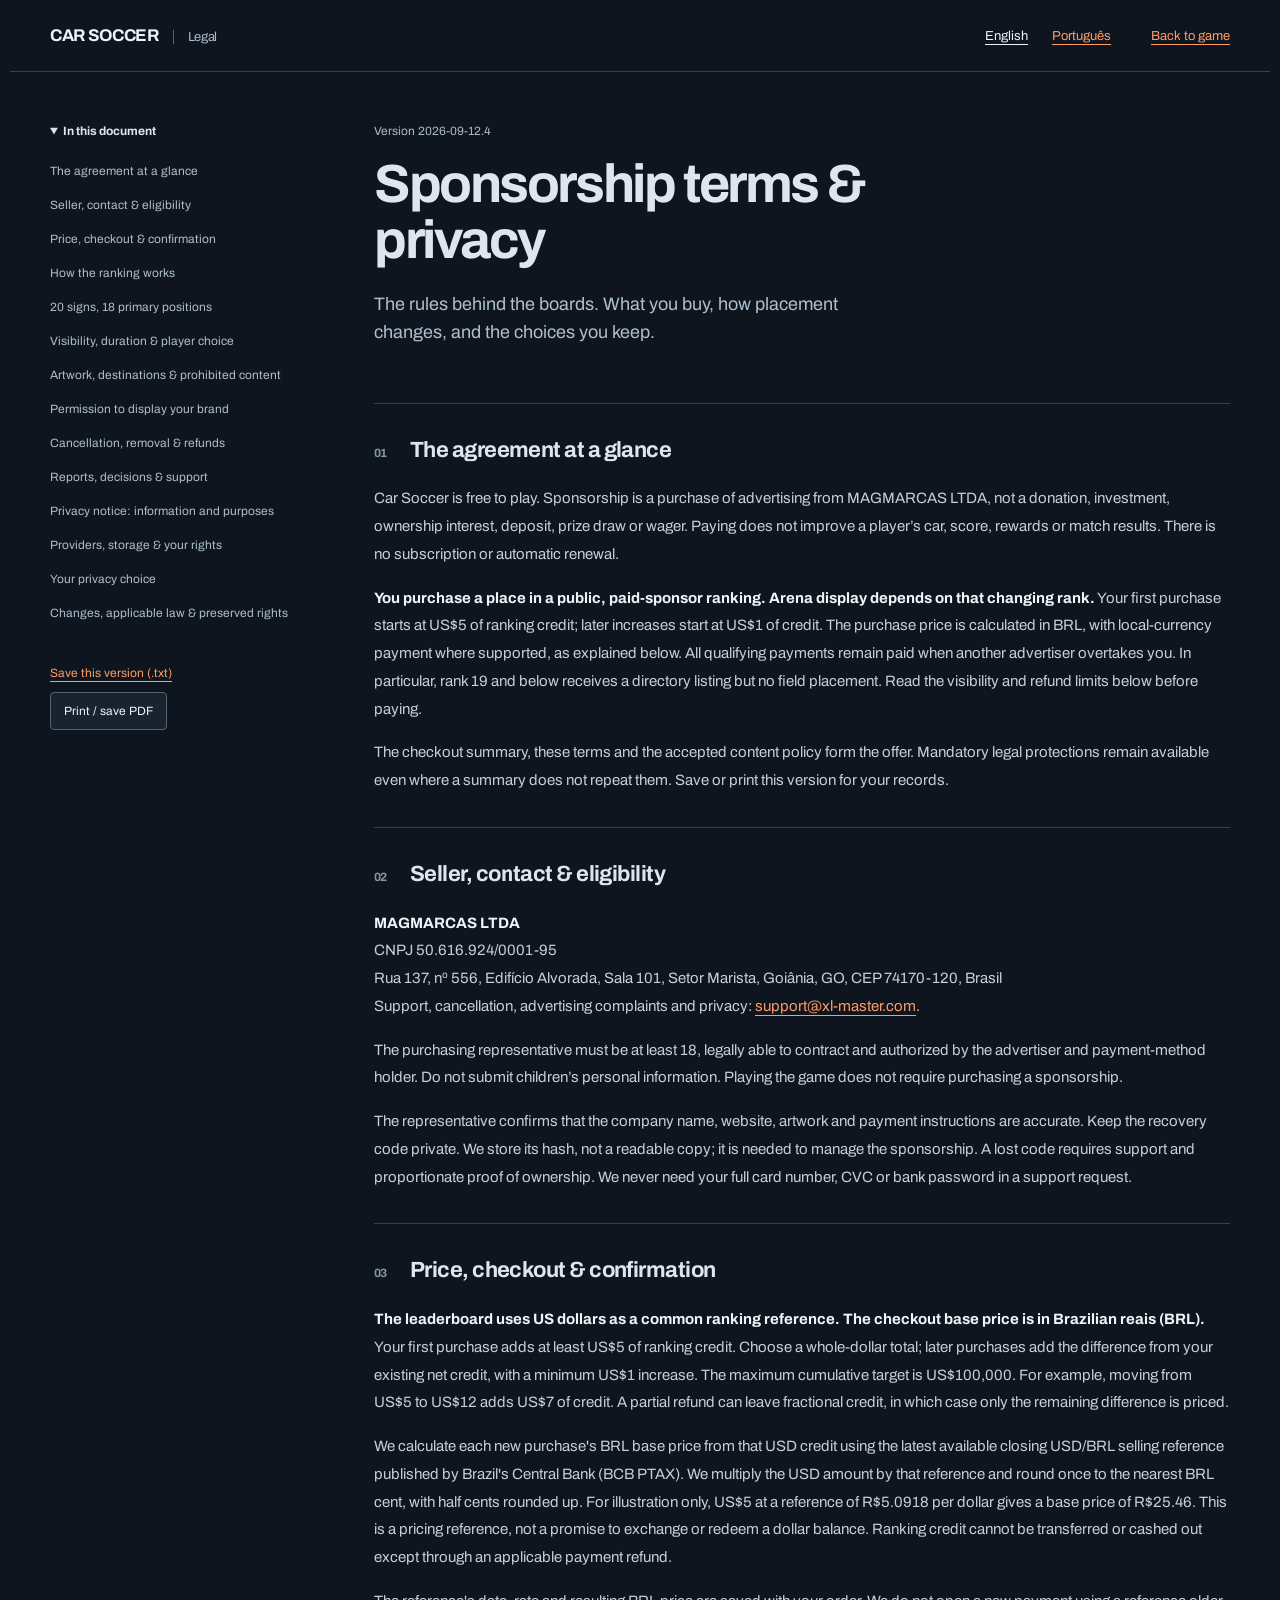
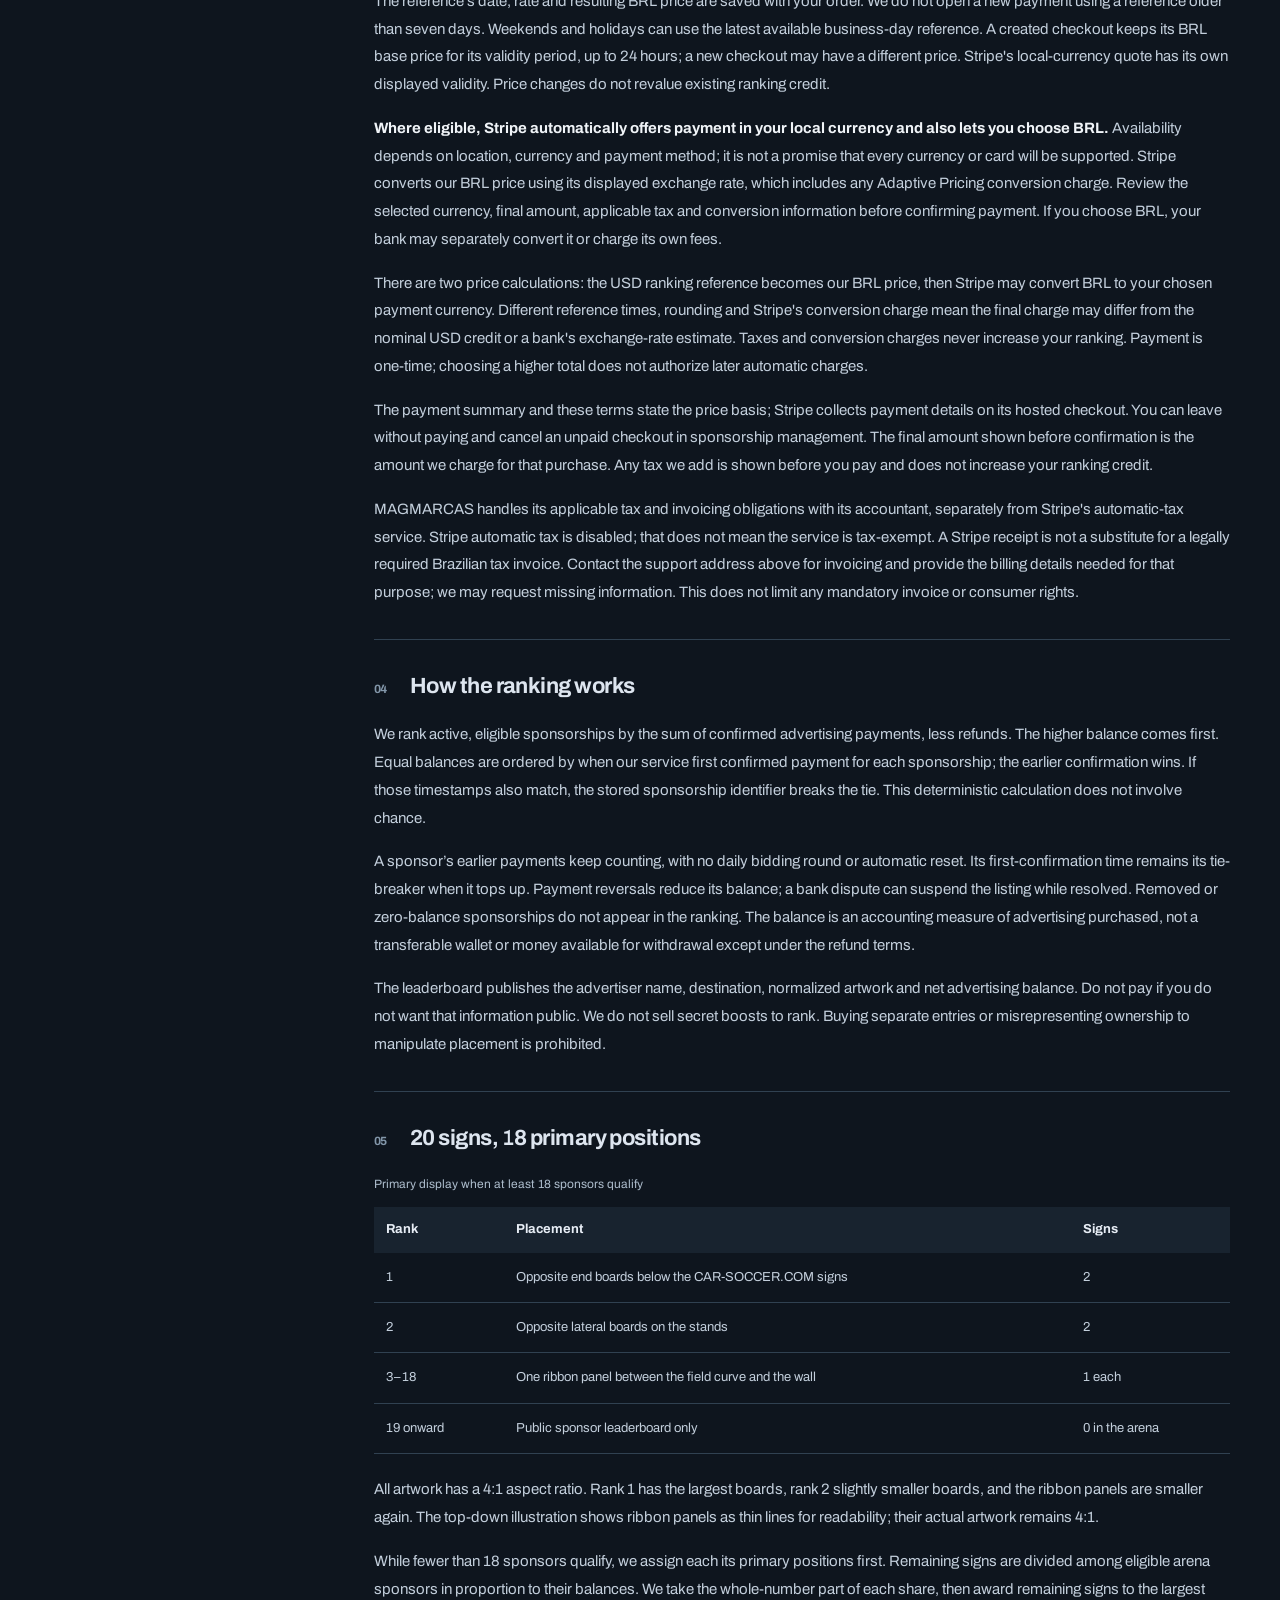
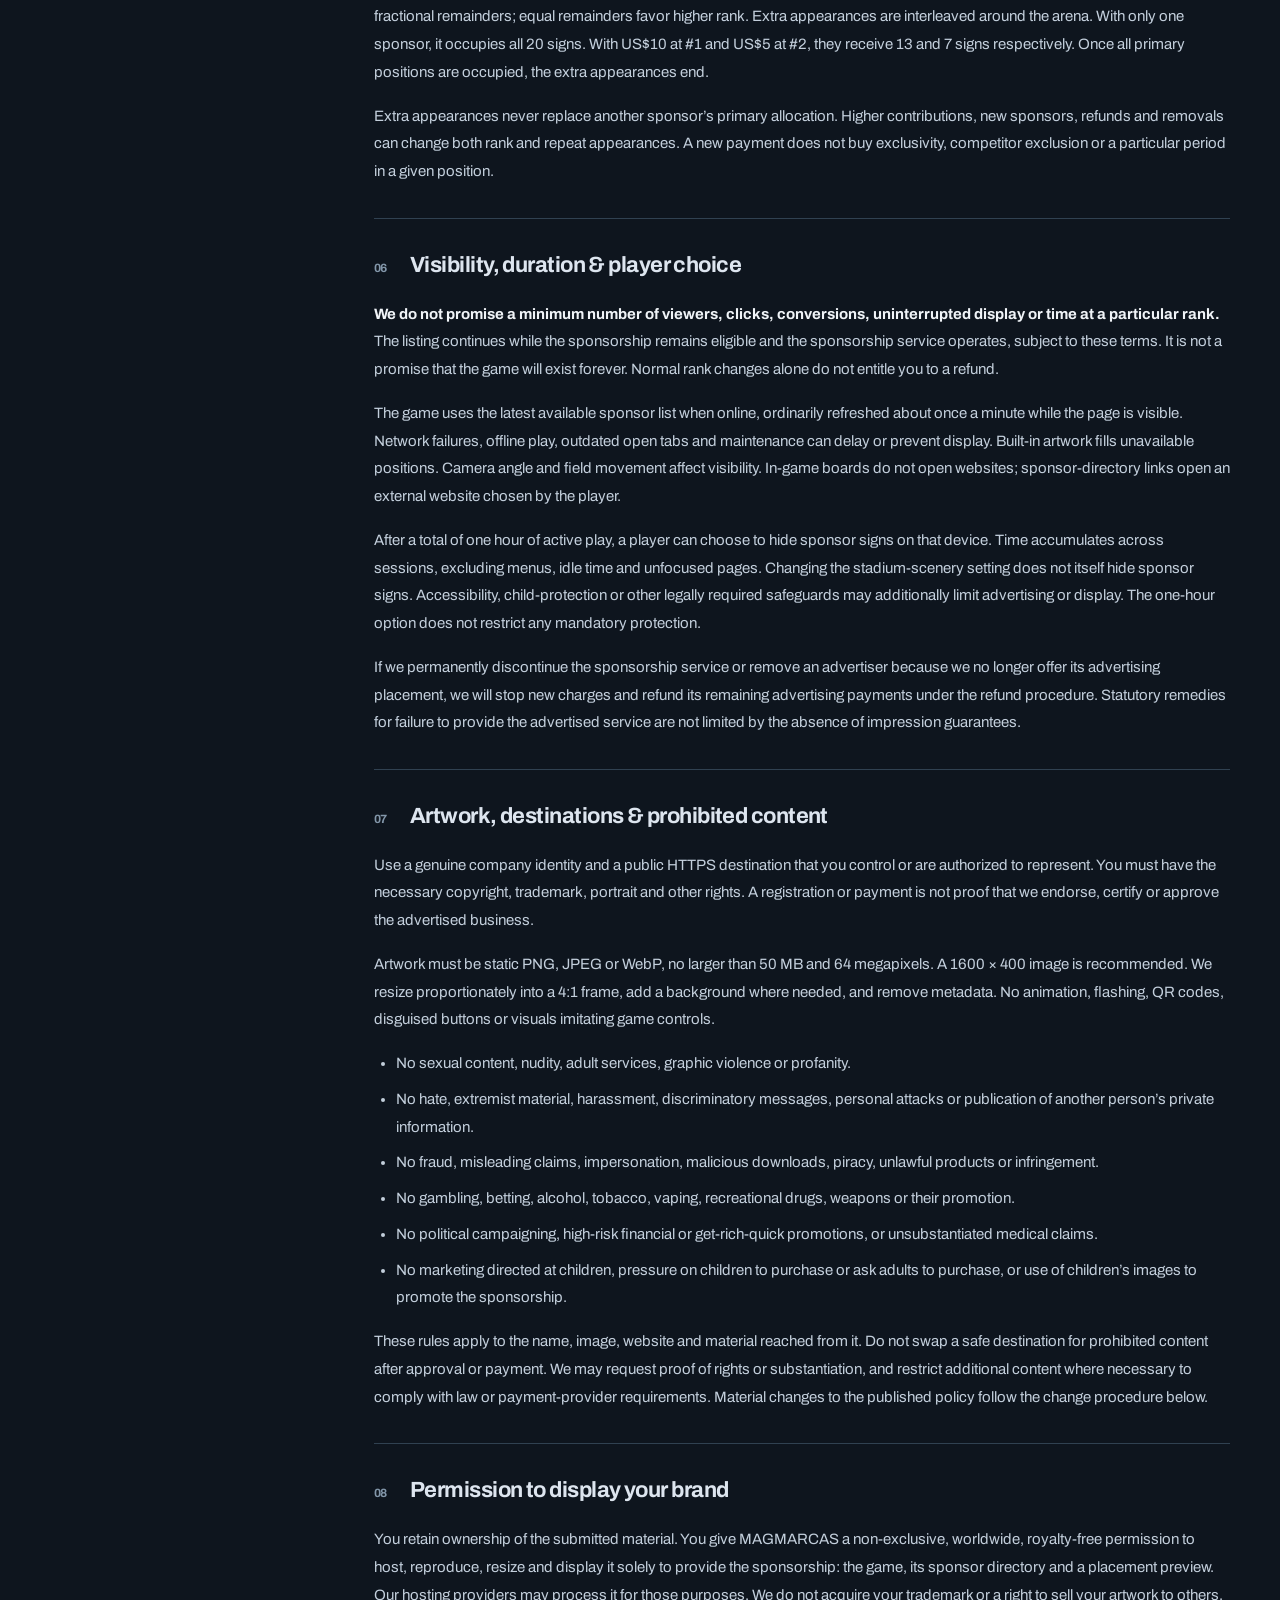
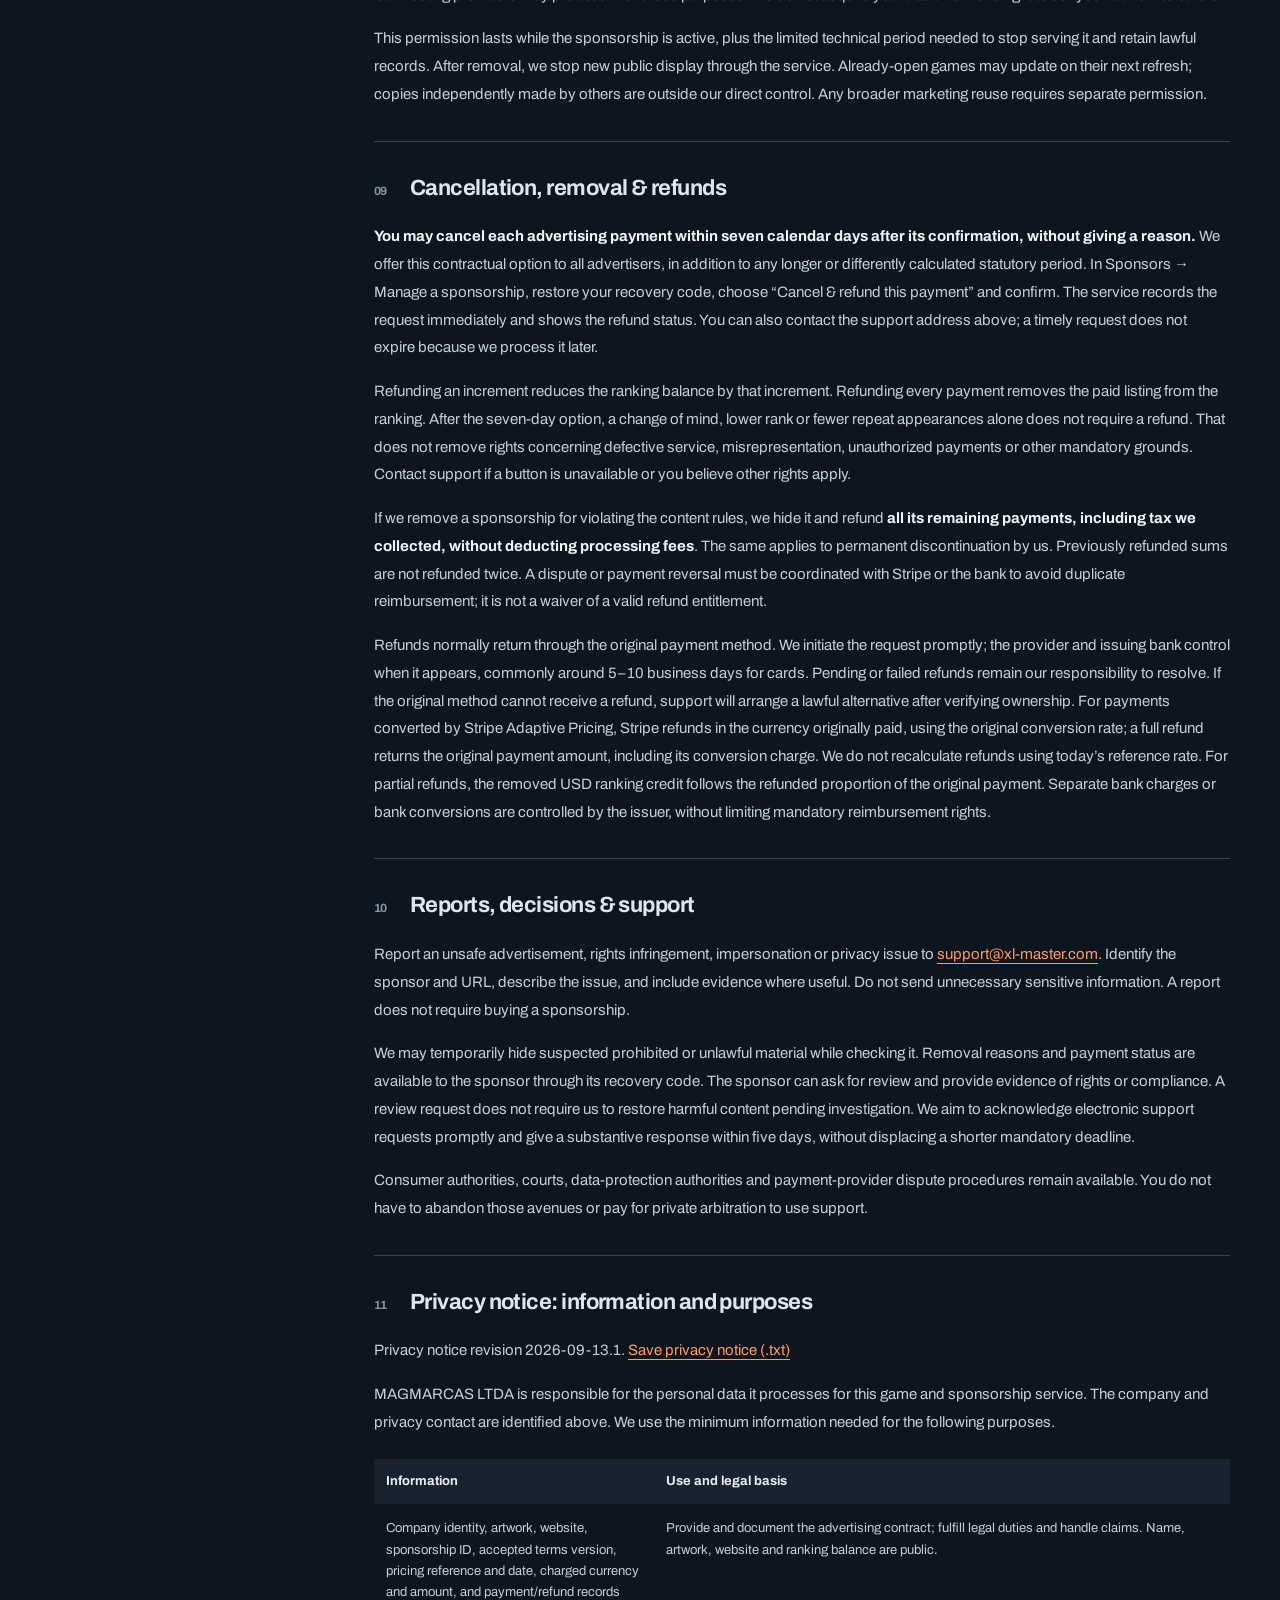
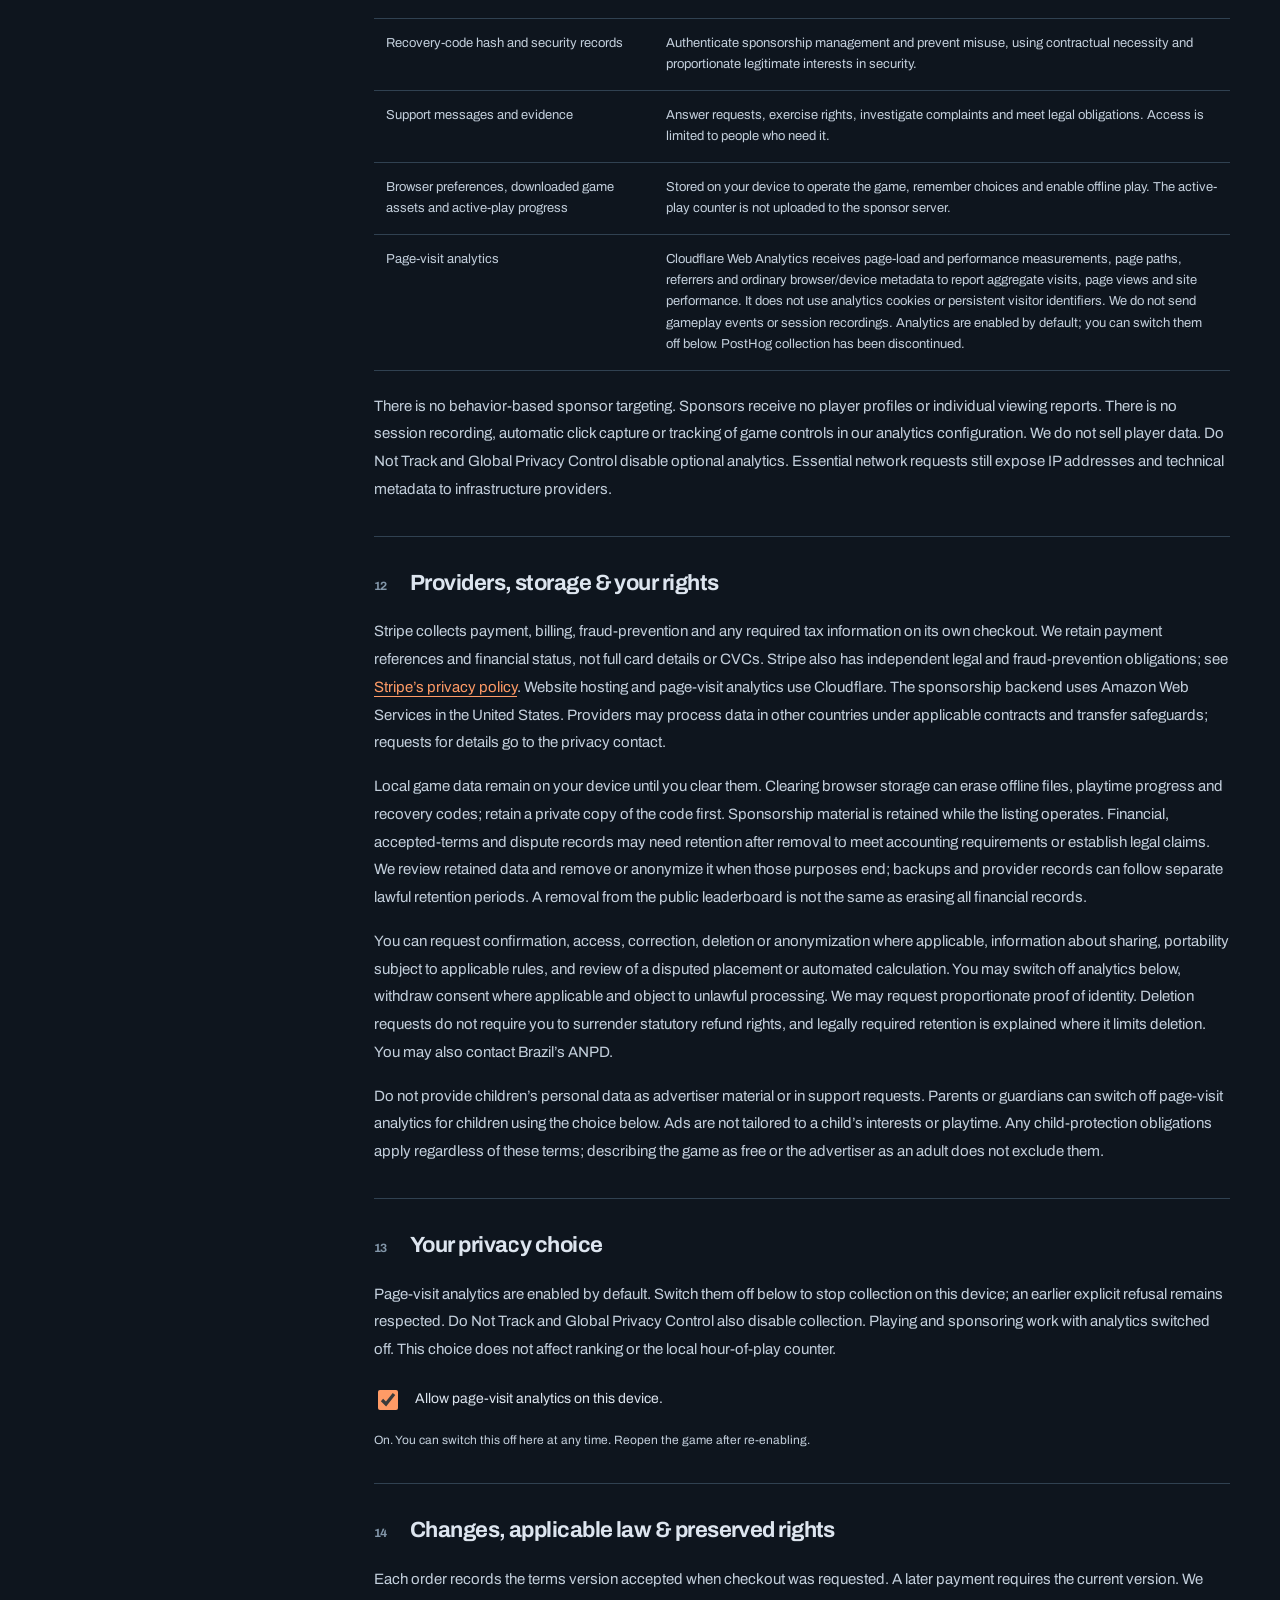
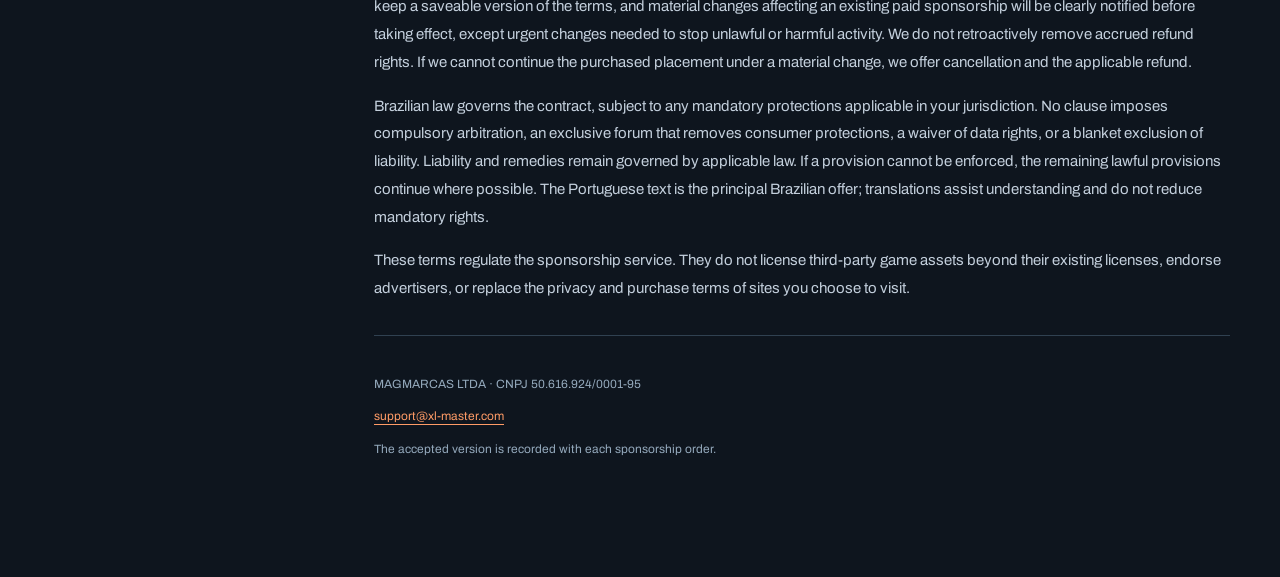
==== legal/index.html @ 98e34ee5 "Scrub history and force absolute jenz branding update" ====
<!doctype html><html lang="en"><head><meta charset="UTF-8"><meta name="viewport" content="width=device-width, initial-scale=1.0"><meta name="description" content="The rules behind the boards. What you buy, how placement changes, and the choices you keep."><meta name="color-scheme" content="dark"><title>Sponsorship terms & privacy | Car Soccer</title>  <script type="module" crossorigin src="/assets/persisted-sODZFpJB.js"></script>
  <script type="module" crossorigin src="/assets/privacy-BDqALK89.js"></script>
  <script type="module" crossorigin src="/assets/legal-DT0LgFBP.js"></script>
  <link rel="stylesheet" crossorigin href="/assets/legal-VRaiHFWp.css">
</head>
<body><a class="legal-skip" href="#document">Skip to document</a>
<header class="legal-top"><a class="legal-brand" href="/">CAR SOCCER<span>Legal</span></a><nav aria-label="Language and game"><a href="/legal/index.html" lang="en" aria-current="page">English</a><a href="/legal/pt-br.html" lang="pt-BR" >Português</a><a class="legal-back" href="/?sponsors=1">Back to game</a></nav></header>
<div class="legal-layout"><aside><details class="legal-contents" open><summary>In this document</summary><nav aria-label="Contents"><a href="#overview">The agreement at a glance</a><a href="#seller">Seller, contact & eligibility</a><a href="#price">Price, checkout & confirmation</a><a href="#ranking">How the ranking works</a><a href="#placement">20 signs, 18 primary positions</a><a href="#visibility">Visibility, duration & player choice</a><a href="#content">Artwork, destinations & prohibited content</a><a href="#license">Permission to display your brand</a><a href="#refunds">Cancellation, removal & refunds</a><a href="#complaints">Reports, decisions & support</a><a href="#privacy">Privacy notice: information and purposes</a><a href="#providers">Providers, storage & your rights</a><a href="#choices">Your privacy choice</a><a href="#changes">Changes, applicable law & preserved rights</a></nav><a class="legal-save" href="/legal/versions/2026-09-12.4.en.txt" download>Save this version (.txt)</a><button type="button" data-legal-print>Print / save PDF</button></details></aside>
<main id="document"><div class="legal-intro"><p class="legal-date">Version 2026-09-12.4</p><h1>Sponsorship terms & privacy</h1><p class="legal-description">The rules behind the boards. What you buy, how placement changes, and the choices you keep.</p></div>
<section id="overview" aria-labelledby="title-overview"><h2 id="title-overview"><span>01</span>The agreement at a glance</h2><p>Car Soccer is free to play. Sponsorship is a purchase of advertising from MAGMARCAS LTDA, not a donation, investment, ownership interest, deposit, prize draw or wager. Paying does not improve a player’s car, score, rewards or match results. There is no subscription or automatic renewal.</p><p><strong>You purchase a place in a public, paid-sponsor ranking. Arena display depends on that changing rank.</strong> Your first purchase starts at US$5 of ranking credit; later increases start at US$1 of credit. The purchase price is calculated in BRL, with local-currency payment where supported, as explained below. All qualifying payments remain paid when another advertiser overtakes you. In particular, rank 19 and below receives a directory listing but no field placement. Read the visibility and refund limits below before paying.</p><p>The checkout summary, these terms and the accepted content policy form the offer. Mandatory legal protections remain available even where a summary does not repeat them. Save or print this version for your records.</p></section>
<section id="seller" aria-labelledby="title-seller"><h2 id="title-seller"><span>02</span>Seller, contact & eligibility</h2><p><strong>MAGMARCAS LTDA</strong><br>CNPJ 50.616.924/0001-95<br>Rua 137, nº 556, Edifício Alvorada, Sala 101, Setor Marista, Goiânia, GO, CEP 74170-120, Brasil<br>Support, cancellation, advertising complaints and privacy: <a href="mailto:support@xl-master.com">support@xl-master.com</a>.</p><p>The purchasing representative must be at least 18, legally able to contract and authorized by the advertiser and payment-method holder. Do not submit children’s personal information. Playing the game does not require purchasing a sponsorship.</p><p>The representative confirms that the company name, website, artwork and payment instructions are accurate. Keep the recovery code private. We store its hash, not a readable copy; it is needed to manage the sponsorship. A lost code requires support and proportionate proof of ownership. We never need your full card number, CVC or bank password in a support request.</p></section>
<section id="price" aria-labelledby="title-price"><h2 id="title-price"><span>03</span>Price, checkout & confirmation</h2><p><strong>The leaderboard uses US dollars as a common ranking reference. The checkout base price is in Brazilian reais (BRL).</strong> Your first purchase adds at least US$5 of ranking credit. Choose a whole-dollar total; later purchases add the difference from your existing net credit, with a minimum US$1 increase. The maximum cumulative target is US$100,000. For example, moving from US$5 to US$12 adds US$7 of credit. A partial refund can leave fractional credit, in which case only the remaining difference is priced.</p>
<p>We calculate each new purchase's BRL base price from that USD credit using the latest available closing USD/BRL selling reference published by Brazil's Central Bank (BCB PTAX). We multiply the USD amount by that reference and round once to the nearest BRL cent, with half cents rounded up. For illustration only, US$5 at a reference of R$5.0918 per dollar gives a base price of R$25.46. This is a pricing reference, not a promise to exchange or redeem a dollar balance. Ranking credit cannot be transferred or cashed out except through an applicable payment refund.</p>
<p>The reference's date, rate and resulting BRL price are saved with your order. We do not open a new payment using a reference older than seven days. Weekends and holidays can use the latest available business-day reference. A created checkout keeps its BRL base price for its validity period, up to 24 hours; a new checkout may have a different price. Stripe's local-currency quote has its own displayed validity. Price changes do not revalue existing ranking credit.</p>
<p><strong>Where eligible, Stripe automatically offers payment in your local currency and also lets you choose BRL.</strong> Availability depends on location, currency and payment method; it is not a promise that every currency or card will be supported. Stripe converts our BRL price using its displayed exchange rate, which includes any Adaptive Pricing conversion charge. Review the selected currency, final amount, applicable tax and conversion information before confirming payment. If you choose BRL, your bank may separately convert it or charge its own fees.</p>
<p>There are two price calculations: the USD ranking reference becomes our BRL price, then Stripe may convert BRL to your chosen payment currency. Different reference times, rounding and Stripe's conversion charge mean the final charge may differ from the nominal USD credit or a bank's exchange-rate estimate. Taxes and conversion charges never increase your ranking. Payment is one-time; choosing a higher total does not authorize later automatic charges.</p>
<p>The payment summary and these terms state the price basis; Stripe collects payment details on its hosted checkout. You can leave without paying and cancel an unpaid checkout in sponsorship management. The final amount shown before confirmation is the amount we charge for that purchase. Any tax we add is shown before you pay and does not increase your ranking credit.</p><p>MAGMARCAS handles its applicable tax and invoicing obligations with its accountant, separately from Stripe's automatic-tax service. Stripe automatic tax is disabled; that does not mean the service is tax-exempt. A Stripe receipt is not a substitute for a legally required Brazilian tax invoice. Contact the support address above for invoicing and provide the billing details needed for that purpose; we may request missing information. This does not limit any mandatory invoice or consumer rights.</p></section>
<section id="ranking" aria-labelledby="title-ranking"><h2 id="title-ranking"><span>04</span>How the ranking works</h2><p>We rank active, eligible sponsorships by the sum of confirmed advertising payments, less refunds. The higher balance comes first. Equal balances are ordered by when our service first confirmed payment for each sponsorship; the earlier confirmation wins. If those timestamps also match, the stored sponsorship identifier breaks the tie. This deterministic calculation does not involve chance.</p><p>A sponsor’s earlier payments keep counting, with no daily bidding round or automatic reset. Its first-confirmation time remains its tie-breaker when it tops up. Payment reversals reduce its balance; a bank dispute can suspend the listing while resolved. Removed or zero-balance sponsorships do not appear in the ranking. The balance is an accounting measure of advertising purchased, not a transferable wallet or money available for withdrawal except under the refund terms.</p><p>The leaderboard publishes the advertiser name, destination, normalized artwork and net advertising balance. Do not pay if you do not want that information public. We do not sell secret boosts to rank. Buying separate entries or misrepresenting ownership to manipulate placement is prohibited.</p></section>
<section id="placement" aria-labelledby="title-placement"><h2 id="title-placement"><span>05</span>20 signs, 18 primary positions</h2><table><caption>Primary display when at least 18 sponsors qualify</caption><thead><tr><th>Rank</th><th>Placement</th><th>Signs</th></tr></thead><tbody><tr><td>1</td><td>Opposite end boards below the CAR-SOCCER.COM signs</td><td>2</td></tr><tr><td>2</td><td>Opposite lateral boards on the stands</td><td>2</td></tr><tr><td>3–18</td><td>One ribbon panel between the field curve and the wall</td><td>1 each</td></tr><tr><td>19 onward</td><td>Public sponsor leaderboard only</td><td>0 in the arena</td></tr></tbody></table><p>All artwork has a 4:1 aspect ratio. Rank 1 has the largest boards, rank 2 slightly smaller boards, and the ribbon panels are smaller again. The top-down illustration shows ribbon panels as thin lines for readability; their actual artwork remains 4:1.</p><p>While fewer than 18 sponsors qualify, we assign each its primary positions first. Remaining signs are divided among eligible arena sponsors in proportion to their balances. We take the whole-number part of each share, then award remaining signs to the largest fractional remainders; equal remainders favor higher rank. Extra appearances are interleaved around the arena. With only one sponsor, it occupies all 20 signs. With US$10 at #1 and US$5 at #2, they receive 13 and 7 signs respectively. Once all primary positions are occupied, the extra appearances end.</p><p>Extra appearances never replace another sponsor’s primary allocation. Higher contributions, new sponsors, refunds and removals can change both rank and repeat appearances. A new payment does not buy exclusivity, competitor exclusion or a particular period in a given position.</p></section>
<section id="visibility" aria-labelledby="title-visibility"><h2 id="title-visibility"><span>06</span>Visibility, duration & player choice</h2><p><strong>We do not promise a minimum number of viewers, clicks, conversions, uninterrupted display or time at a particular rank.</strong> The listing continues while the sponsorship remains eligible and the sponsorship service operates, subject to these terms. It is not a promise that the game will exist forever. Normal rank changes alone do not entitle you to a refund.</p><p>The game uses the latest available sponsor list when online, ordinarily refreshed about once a minute while the page is visible. Network failures, offline play, outdated open tabs and maintenance can delay or prevent display. Built-in artwork fills unavailable positions. Camera angle and field movement affect visibility. In-game boards do not open websites; sponsor-directory links open an external website chosen by the player.</p><p>After a total of one hour of active play, a player can choose to hide sponsor signs on that device. Time accumulates across sessions, excluding menus, idle time and unfocused pages. Changing the stadium-scenery setting does not itself hide sponsor signs. Accessibility, child-protection or other legally required safeguards may additionally limit advertising or display. The one-hour option does not restrict any mandatory protection.</p><p>If we permanently discontinue the sponsorship service or remove an advertiser because we no longer offer its advertising placement, we will stop new charges and refund its remaining advertising payments under the refund procedure. Statutory remedies for failure to provide the advertised service are not limited by the absence of impression guarantees.</p></section>
<section id="content" aria-labelledby="title-content"><h2 id="title-content"><span>07</span>Artwork, destinations & prohibited content</h2><p>Use a genuine company identity and a public HTTPS destination that you control or are authorized to represent. You must have the necessary copyright, trademark, portrait and other rights. A registration or payment is not proof that we endorse, certify or approve the advertised business.</p><p>Artwork must be static PNG, JPEG or WebP, no larger than 50 MB and 64 megapixels. A 1600 × 400 image is recommended. We resize proportionately into a 4:1 frame, add a background where needed, and remove metadata. No animation, flashing, QR codes, disguised buttons or visuals imitating game controls.</p><ul><li>No sexual content, nudity, adult services, graphic violence or profanity.</li><li>No hate, extremist material, harassment, discriminatory messages, personal attacks or publication of another person’s private information.</li><li>No fraud, misleading claims, impersonation, malicious downloads, piracy, unlawful products or infringement.</li><li>No gambling, betting, alcohol, tobacco, vaping, recreational drugs, weapons or their promotion.</li><li>No political campaigning, high-risk financial or get-rich-quick promotions, or unsubstantiated medical claims.</li><li>No marketing directed at children, pressure on children to purchase or ask adults to purchase, or use of children’s images to promote the sponsorship.</li></ul><p>These rules apply to the name, image, website and material reached from it. Do not swap a safe destination for prohibited content after approval or payment. We may request proof of rights or substantiation, and restrict additional content where necessary to comply with law or payment-provider requirements. Material changes to the published policy follow the change procedure below.</p></section>
<section id="license" aria-labelledby="title-license"><h2 id="title-license"><span>08</span>Permission to display your brand</h2><p>You retain ownership of the submitted material. You give MAGMARCAS a non-exclusive, worldwide, royalty-free permission to host, reproduce, resize and display it solely to provide the sponsorship: the game, its sponsor directory and a placement preview. Our hosting providers may process it for those purposes. We do not acquire your trademark or a right to sell your artwork to others.</p><p>This permission lasts while the sponsorship is active, plus the limited technical period needed to stop serving it and retain lawful records. After removal, we stop new public display through the service. Already-open games may update on their next refresh; copies independently made by others are outside our direct control. Any broader marketing reuse requires separate permission.</p></section>
<section id="refunds" aria-labelledby="title-refunds"><h2 id="title-refunds"><span>09</span>Cancellation, removal & refunds</h2><p><strong>You may cancel each advertising payment within seven calendar days after its confirmation, without giving a reason.</strong> We offer this contractual option to all advertisers, in addition to any longer or differently calculated statutory period. In Sponsors → Manage a sponsorship, restore your recovery code, choose “Cancel & refund this payment” and confirm. The service records the request immediately and shows the refund status. You can also contact the support address above; a timely request does not expire because we process it later.</p><p>Refunding an increment reduces the ranking balance by that increment. Refunding every payment removes the paid listing from the ranking. After the seven-day option, a change of mind, lower rank or fewer repeat appearances alone does not require a refund. That does not remove rights concerning defective service, misrepresentation, unauthorized payments or other mandatory grounds. Contact support if a button is unavailable or you believe other rights apply.</p><p>If we remove a sponsorship for violating the content rules, we hide it and refund <strong>all its remaining payments, including tax we collected, without deducting processing fees</strong>. The same applies to permanent discontinuation by us. Previously refunded sums are not refunded twice. A dispute or payment reversal must be coordinated with Stripe or the bank to avoid duplicate reimbursement; it is not a waiver of a valid refund entitlement.</p><p>Refunds normally return through the original payment method. We initiate the request promptly; the provider and issuing bank control when it appears, commonly around 5–10 business days for cards. Pending or failed refunds remain our responsibility to resolve. If the original method cannot receive a refund, support will arrange a lawful alternative after verifying ownership. For payments converted by Stripe Adaptive Pricing, Stripe refunds in the currency originally paid, using the original conversion rate; a full refund returns the original payment amount, including its conversion charge. We do not recalculate refunds using today’s reference rate. For partial refunds, the removed USD ranking credit follows the refunded proportion of the original payment. Separate bank charges or bank conversions are controlled by the issuer, without limiting mandatory reimbursement rights.</p></section>
<section id="complaints" aria-labelledby="title-complaints"><h2 id="title-complaints"><span>10</span>Reports, decisions & support</h2><p>Report an unsafe advertisement, rights infringement, impersonation or privacy issue to <a href="mailto:support@xl-master.com">support@xl-master.com</a>. Identify the sponsor and URL, describe the issue, and include evidence where useful. Do not send unnecessary sensitive information. A report does not require buying a sponsorship.</p><p>We may temporarily hide suspected prohibited or unlawful material while checking it. Removal reasons and payment status are available to the sponsor through its recovery code. The sponsor can ask for review and provide evidence of rights or compliance. A review request does not require us to restore harmful content pending investigation. We aim to acknowledge electronic support requests promptly and give a substantive response within five days, without displacing a shorter mandatory deadline.</p><p>Consumer authorities, courts, data-protection authorities and payment-provider dispute procedures remain available. You do not have to abandon those avenues or pay for private arbitration to use support.</p></section>
<section id="privacy" aria-labelledby="title-privacy"><h2 id="title-privacy"><span>11</span>Privacy notice: information and purposes</h2><p>Privacy notice revision 2026-09-13.1. <a href="/legal/privacy-2026-09-13.1.en.txt" download>Save privacy notice (.txt)</a></p><p>MAGMARCAS LTDA is responsible for the personal data it processes for this game and sponsorship service. The company and privacy contact are identified above. We use the minimum information needed for the following purposes.</p><table><thead><tr><th>Information</th><th>Use and legal basis</th></tr></thead><tbody><tr><td>Company identity, artwork, website, sponsorship ID, accepted terms version, pricing reference and date, charged currency and amount, and payment/refund records</td><td>Provide and document the advertising contract; fulfill legal duties and handle claims. Name, artwork, website and ranking balance are public.</td></tr><tr><td>Recovery-code hash and security records</td><td>Authenticate sponsorship management and prevent misuse, using contractual necessity and proportionate legitimate interests in security.</td></tr><tr><td>Support messages and evidence</td><td>Answer requests, exercise rights, investigate complaints and meet legal obligations. Access is limited to people who need it.</td></tr><tr><td>Browser preferences, downloaded game assets and active-play progress</td><td>Stored on your device to operate the game, remember choices and enable offline play. The active-play counter is not uploaded to the sponsor server.</td></tr><tr><td>Page-visit analytics</td><td>Cloudflare Web Analytics receives page-load and performance measurements, page paths, referrers and ordinary browser/device metadata to report aggregate visits, page views and site performance. It does not use analytics cookies or persistent visitor identifiers. We do not send gameplay events or session recordings. Analytics are enabled by default; you can switch them off below. PostHog collection has been discontinued.</td></tr></tbody></table><p>There is no behavior-based sponsor targeting. Sponsors receive no player profiles or individual viewing reports. There is no session recording, automatic click capture or tracking of game controls in our analytics configuration. We do not sell player data. Do Not Track and Global Privacy Control disable optional analytics. Essential network requests still expose IP addresses and technical metadata to infrastructure providers.</p></section>
<section id="providers" aria-labelledby="title-providers"><h2 id="title-providers"><span>12</span>Providers, storage & your rights</h2><p>Stripe collects payment, billing, fraud-prevention and any required tax information on its own checkout. We retain payment references and financial status, not full card details or CVCs. Stripe also has independent legal and fraud-prevention obligations; see <a href="https://stripe.com/br/privacy" rel="noreferrer">Stripe’s privacy policy</a>. Website hosting and page-visit analytics use Cloudflare. The sponsorship backend uses Amazon Web Services in the United States. Providers may process data in other countries under applicable contracts and transfer safeguards; requests for details go to the privacy contact.</p><p>Local game data remain on your device until you clear them. Clearing browser storage can erase offline files, playtime progress and recovery codes; retain a private copy of the code first. Sponsorship material is retained while the listing operates. Financial, accepted-terms and dispute records may need retention after removal to meet accounting requirements or establish legal claims. We review retained data and remove or anonymize it when those purposes end; backups and provider records can follow separate lawful retention periods. A removal from the public leaderboard is not the same as erasing all financial records.</p><p>You can request confirmation, access, correction, deletion or anonymization where applicable, information about sharing, portability subject to applicable rules, and review of a disputed placement or automated calculation. You may switch off analytics below, withdraw consent where applicable and object to unlawful processing. We may request proportionate proof of identity. Deletion requests do not require you to surrender statutory refund rights, and legally required retention is explained where it limits deletion. You may also contact Brazil’s ANPD.</p><p>Do not provide children’s personal data as advertiser material or in support requests. Parents or guardians can switch off page-visit analytics for children using the choice below. Ads are not tailored to a child’s interests or playtime. Any child-protection obligations apply regardless of these terms; describing the game as free or the advertiser as an adult does not exclude them.</p></section>
<section id="choices" aria-labelledby="title-choices"><h2 id="title-choices"><span>13</span>Your privacy choice</h2><p>Page-visit analytics are enabled by default. Switch them off below to stop collection on this device; an earlier explicit refusal remains respected. Do Not Track and Global Privacy Control also disable collection. Playing and sponsoring work with analytics switched off. This choice does not affect ranking or the local hour-of-play counter.</p><div data-privacy-choice></div><noscript><p>JavaScript is needed to change the local preference. This legal page itself does not send analytics.</p></noscript></section>
<section id="changes" aria-labelledby="title-changes"><h2 id="title-changes"><span>14</span>Changes, applicable law & preserved rights</h2><p>Each order records the terms version accepted when checkout was requested. A later payment requires the current version. We keep a saveable version of the terms, and material changes affecting an existing paid sponsorship will be clearly notified before taking effect, except urgent changes needed to stop unlawful or harmful activity. We do not retroactively remove accrued refund rights. If we cannot continue the purchased placement under a material change, we offer cancellation and the applicable refund.</p><p>Brazilian law governs the contract, subject to any mandatory protections applicable in your jurisdiction. No clause imposes compulsory arbitration, an exclusive forum that removes consumer protections, a waiver of data rights, or a blanket exclusion of liability. Liability and remedies remain governed by applicable law. If a provision cannot be enforced, the remaining lawful provisions continue where possible. The Portuguese text is the principal Brazilian offer; translations assist understanding and do not reduce mandatory rights.</p><p>These terms regulate the sponsorship service. They do not license third-party game assets beyond their existing licenses, endorse advertisers, or replace the privacy and purchase terms of sites you choose to visit.</p></section>
<footer class="legal-end"><p>MAGMARCAS LTDA · CNPJ 50.616.924/0001-95</p><a href="mailto:support@xl-master.com">support@xl-master.com</a><p>The accepted version is recorded with each sponsorship order.</p></footer></main></div></body></html>
---- assets/legal-VRaiHFWp.css ----
@font-face{font-family:Archivo;font-style:normal;font-display:swap;font-weight:400;src:url([data-uri]) format("woff2"),url([data-uri]) format("woff")}@font-face{font-family:Archivo;font-style:normal;font-display:swap;font-weight:500;src:url([data-uri]) format("woff2"),url([data-uri]) format("woff")}@font-face{font-family:Archivo;font-style:normal;font-display:swap;font-weight:700;src:url([data-uri]) format("woff2"),url([data-uri]) format("woff")}:root{color-scheme:dark;font-family:Archivo,Segoe UI,sans-serif;color:#dde5ef;background:#0e151e;--accent: #ff9b66}*{box-sizing:border-box}body{margin:0}a{color:var(--accent);text-underline-offset:4px}a:hover{color:#ffbf99}:is(a,button,input):focus-visible,.sponsor-pad :focus{outline:2px solid #ffbf99;outline-offset:5px}.legal-skip{position:fixed;top:-100px;left:20px;padding:12px;background:#0e151e;z-index:10}.legal-skip:focus{top:10px}.legal-top{max-width:1260px;margin:auto;padding:26px 40px;display:flex;align-items:center;justify-content:space-between;gap:24px;border-bottom:1px solid #304151}.legal-brand{color:#eef3f8;font-weight:750;font-size:17px;letter-spacing:-.02em;text-decoration:none}.legal-brand span{display:inline-block;border-left:1px solid #536372;margin-left:14px;padding-left:14px;color:#a9bacb;font-size:13px;font-weight:400}.legal-top nav{display:flex;align-items:center;gap:24px;font-size:13px}.legal-top [aria-current]{color:#eef3f8}.legal-back{margin-left:16px}.legal-layout{max-width:1260px;margin:auto;display:grid;grid-template-columns:254px minmax(0,1fr);gap:70px;padding:52px 40px 80px}aside{align-self:start;position:sticky;top:28px;max-height:calc(100dvh - 56px);overflow-y:auto;scrollbar-width:thin}.legal-contents summary{font-size:12px;font-weight:700;color:#dce5ef;margin:0 0 16px;cursor:pointer}aside nav{display:grid;gap:0}aside nav a{display:block;padding:8px 0;font-size:12px;line-height:1.5;color:#adbdcd;text-decoration:none}aside nav a:hover{color:var(--accent)}.legal-save{display:block;margin-top:24px;padding:12px 0;font-size:12px}button{padding:11px 13px;background:#18232f;border:1px solid #536372;border-radius:4px;color:#eef3f8;font:inherit;font-size:12px;cursor:pointer}main{min-width:0}.legal-intro{padding-bottom:30px}.legal-date{font-size:12px;color:#a9bacb;margin:0 0 18px}h1{max-width:16ch;font-size:clamp(34px,4.2vw,54px);line-height:1.05;font-weight:650;letter-spacing:-.045em;margin:0}.legal-description{max-width:47ch;font-size:18px;line-height:1.55;margin:22px 0 26px;color:#aebfd0}.legal-draft{border-left:2px solid var(--accent);padding:4px 0 4px 16px;color:#c5d0dc;font-size:12px;line-height:1.65}section{padding:32px 0;border-top:1px solid #304151;scroll-margin-top:28px}h2{display:flex;align-items:baseline;gap:14px;font-size:22px;line-height:1.35;font-weight:600;letter-spacing:-.025em;margin:0 0 20px}h2 span{min-width:22px;font-size:12px;color:#8397aa;font-variant-numeric:tabular-nums}section p,section li{color:#c3cfdc;font-size:15px;line-height:1.85}section p{margin:16px 0 0}strong{color:#f0f4f8;font-weight:650}ul{padding-left:22px}li{margin:8px 0}table{width:100%;border-collapse:collapse;margin:22px 0;font-size:13px;line-height:1.65}caption{text-align:left;margin-bottom:12px;color:#adbdcd;font-size:12px}th{color:#e7edf5;text-align:left;background:#18232f;padding:12px}td{padding:14px 12px;border-bottom:1px solid #304151;color:#c3cfdc;vertical-align:top}td:first-child{min-width:70px}.legal-choice{display:flex;align-items:start;gap:14px;margin-top:24px;font-size:14px;line-height:1.6}.legal-choice input{flex:0 0 20px;width:20px;height:20px;accent-color:var(--accent);margin-top:2px}[data-choice-status]{font-size:12px}.legal-end{padding:26px 0;border-top:1px solid #304151;font-size:12px;color:#94a9bc;line-height:1.7}@media (max-width: 900px){.legal-layout{grid-template-columns:200px minmax(0,1fr);gap:32px;padding:38px 24px}.legal-top{padding:24px}}@media (max-width: 680px){.legal-top{align-items:start;flex-direction:column;gap:20px;padding:20px}.legal-top nav{gap:20px;flex-wrap:wrap}.legal-back{margin-left:0}.legal-layout{display:flex;flex-direction:column;padding:28px 20px 60px;gap:38px}aside{position:static;max-height:none;order:0}main{order:1}aside nav{grid-template-columns:1fr 1fr;gap:6px 18px}h2{font-size:20px}section p,section li{font-size:14px}table{font-size:12px}td,th{padding:10px 7px}}@media print{:root{color-scheme:light;background:#fff;color:#000}.legal-top,aside,.legal-choice,[data-choice-status],.legal-skip{display:none}.legal-layout{display:block;max-width:none;padding:0}h1{font-size:27pt}h2{font-size:15pt;break-after:avoid}section{padding:14pt 0}p,li,td,th,strong,a,.legal-description,.legal-date,.legal-end,h2 span{color:#111!important}section p,section li{font-size:10pt;line-height:1.6}table{font-size:9pt}tr{break-inside:avoid}a{text-decoration:underline}.legal-draft{color:#222}@page{size:A4;margin:18mm}}
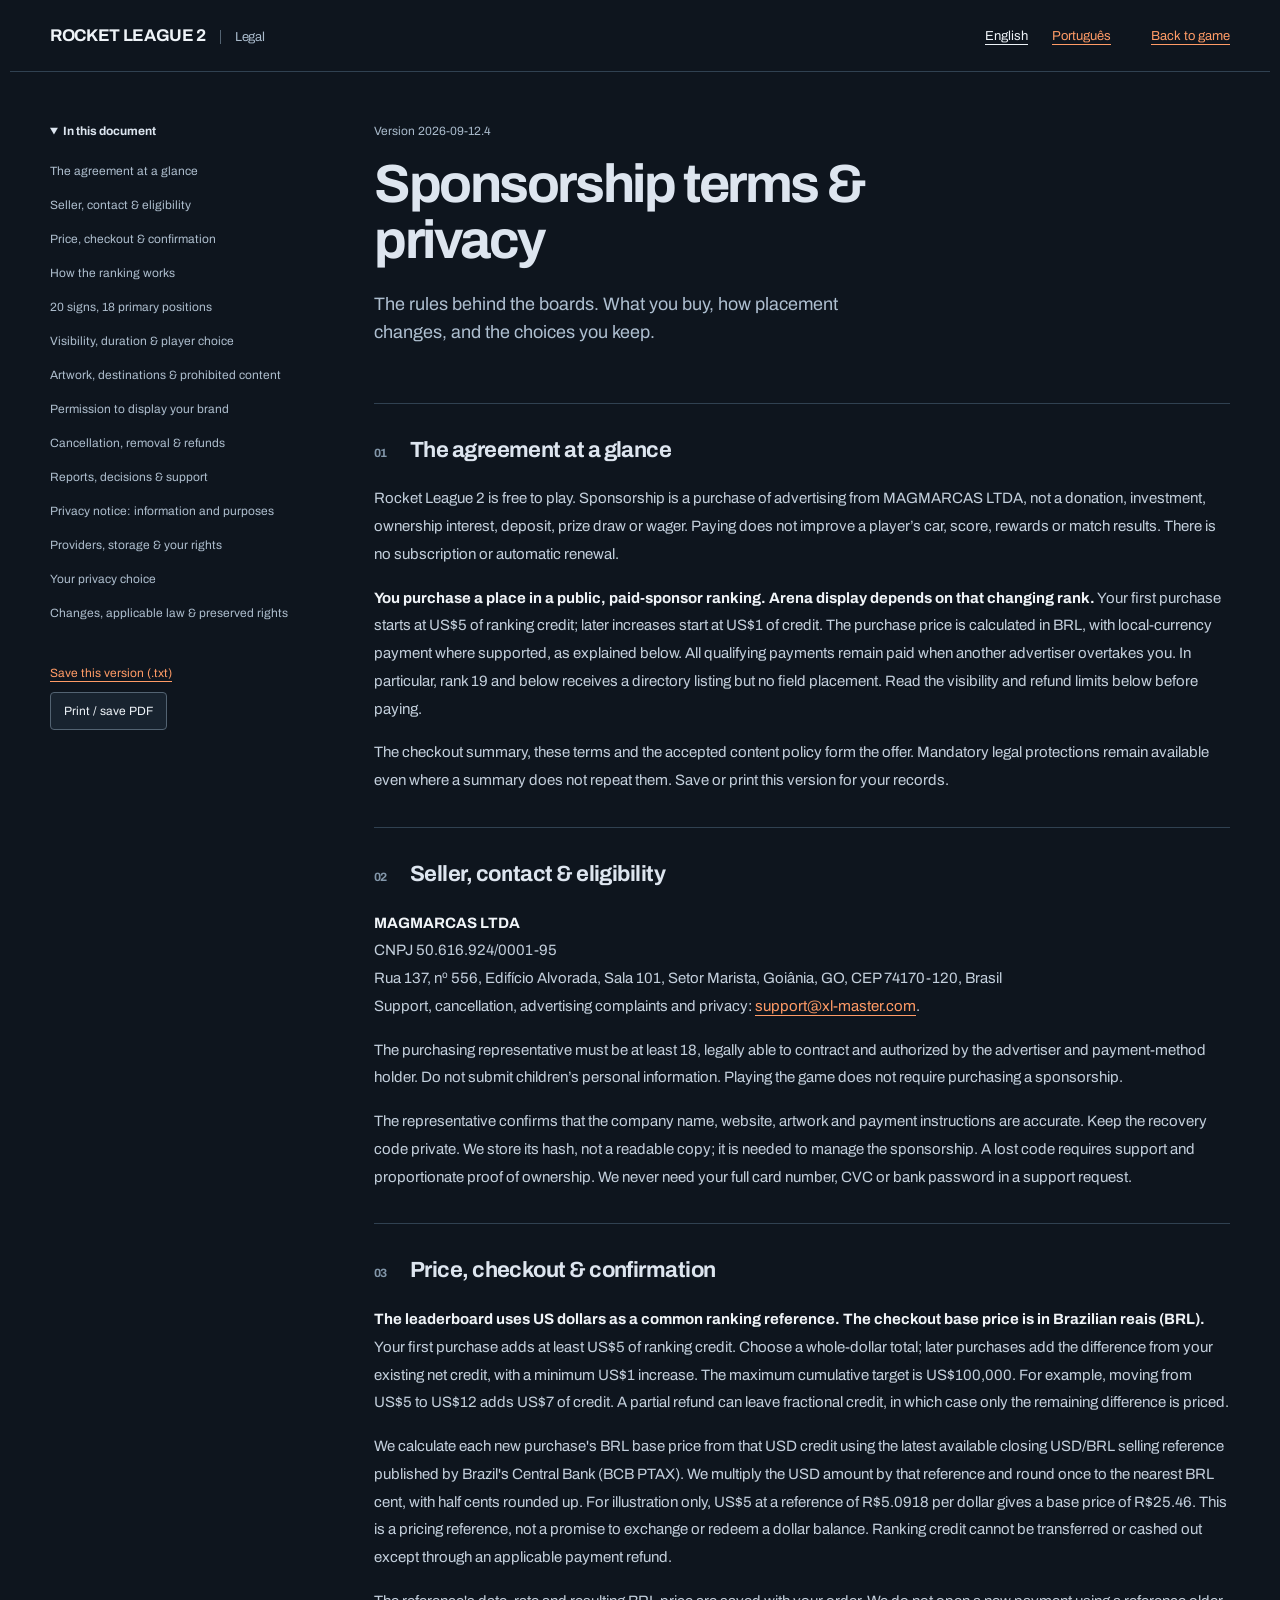
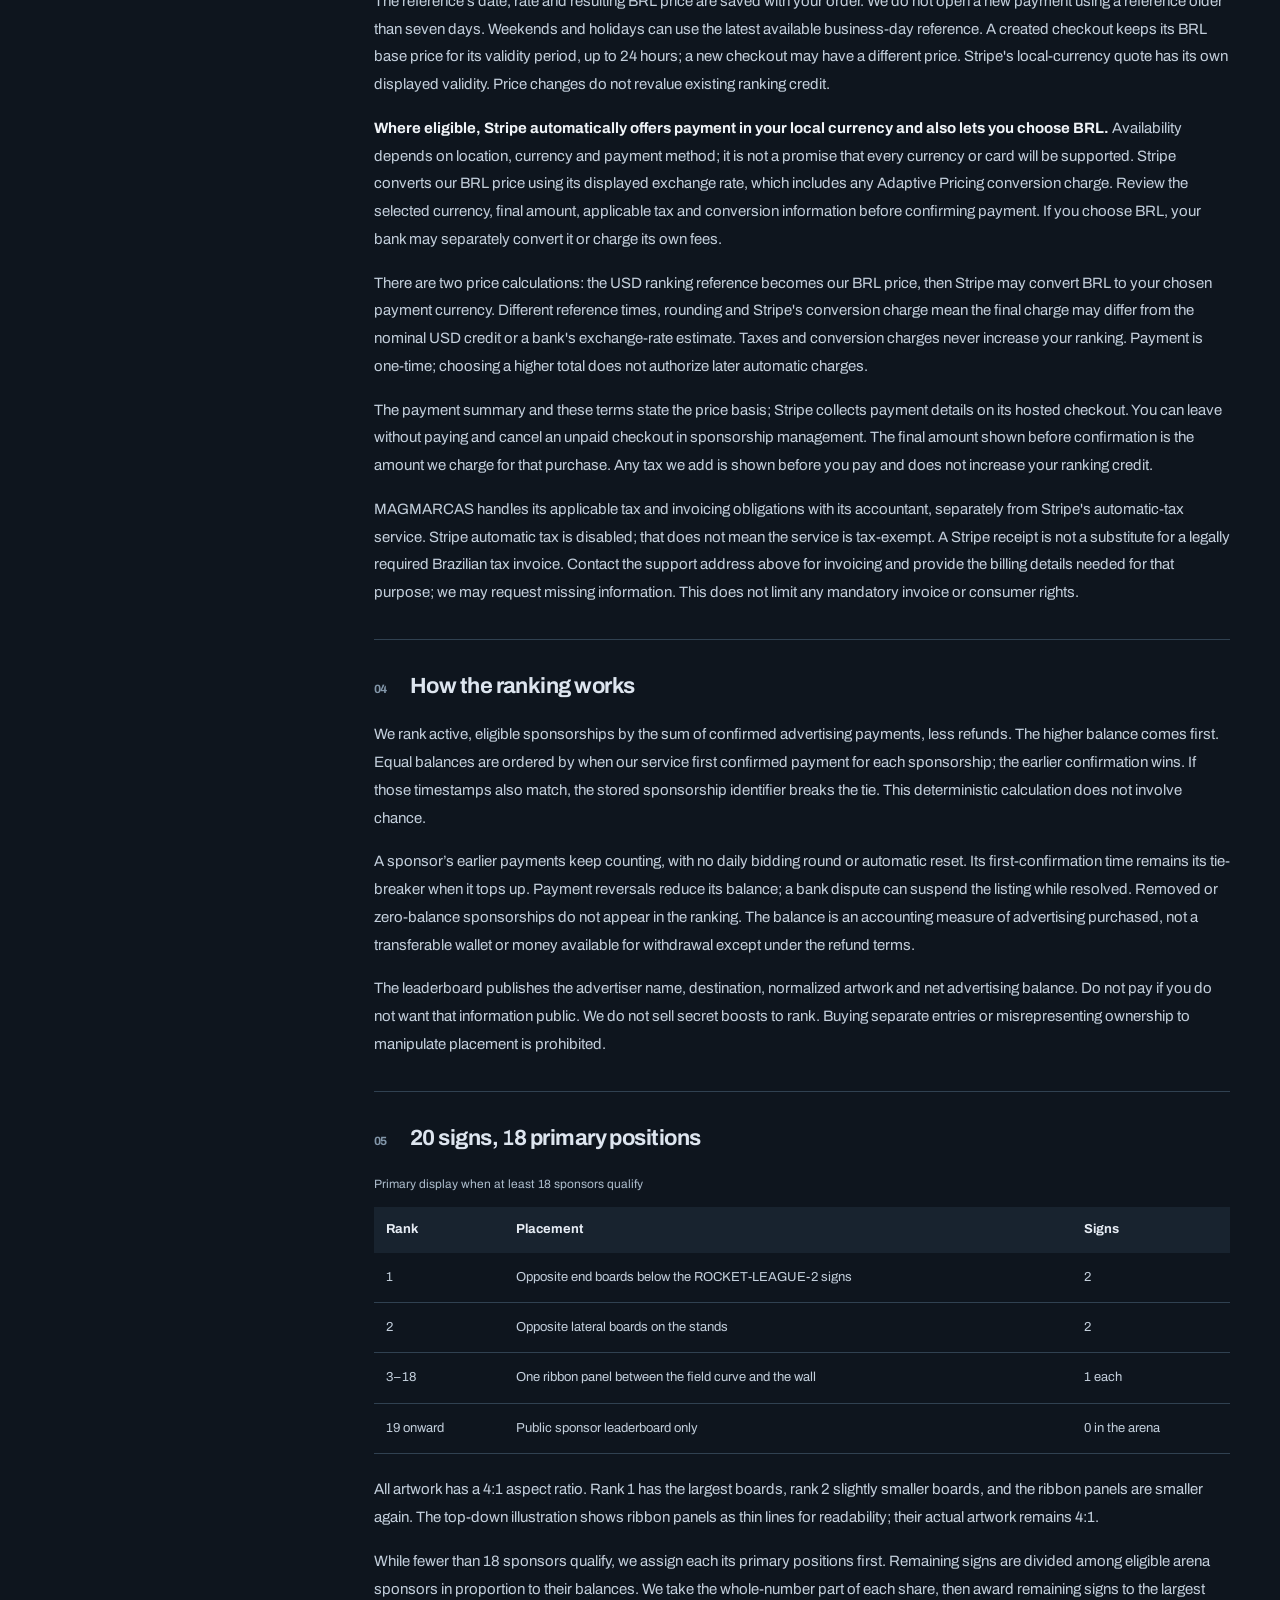
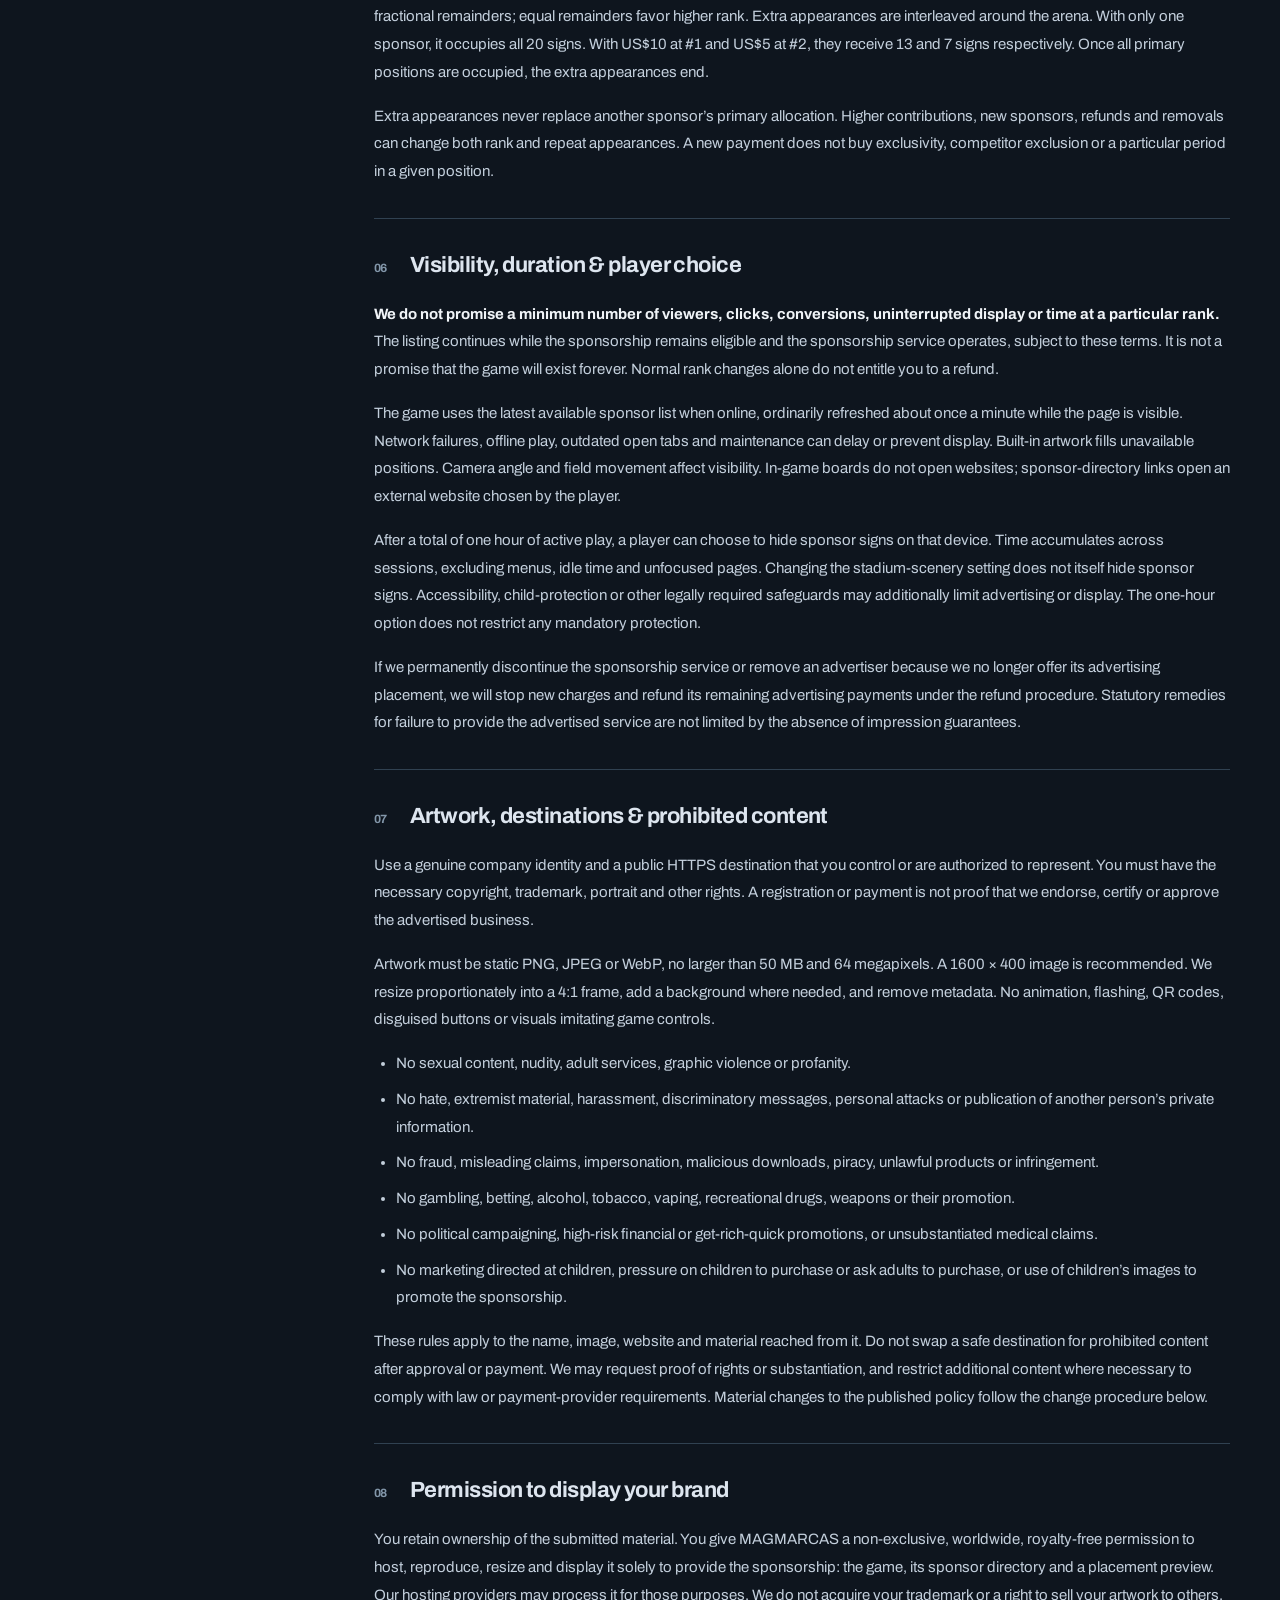
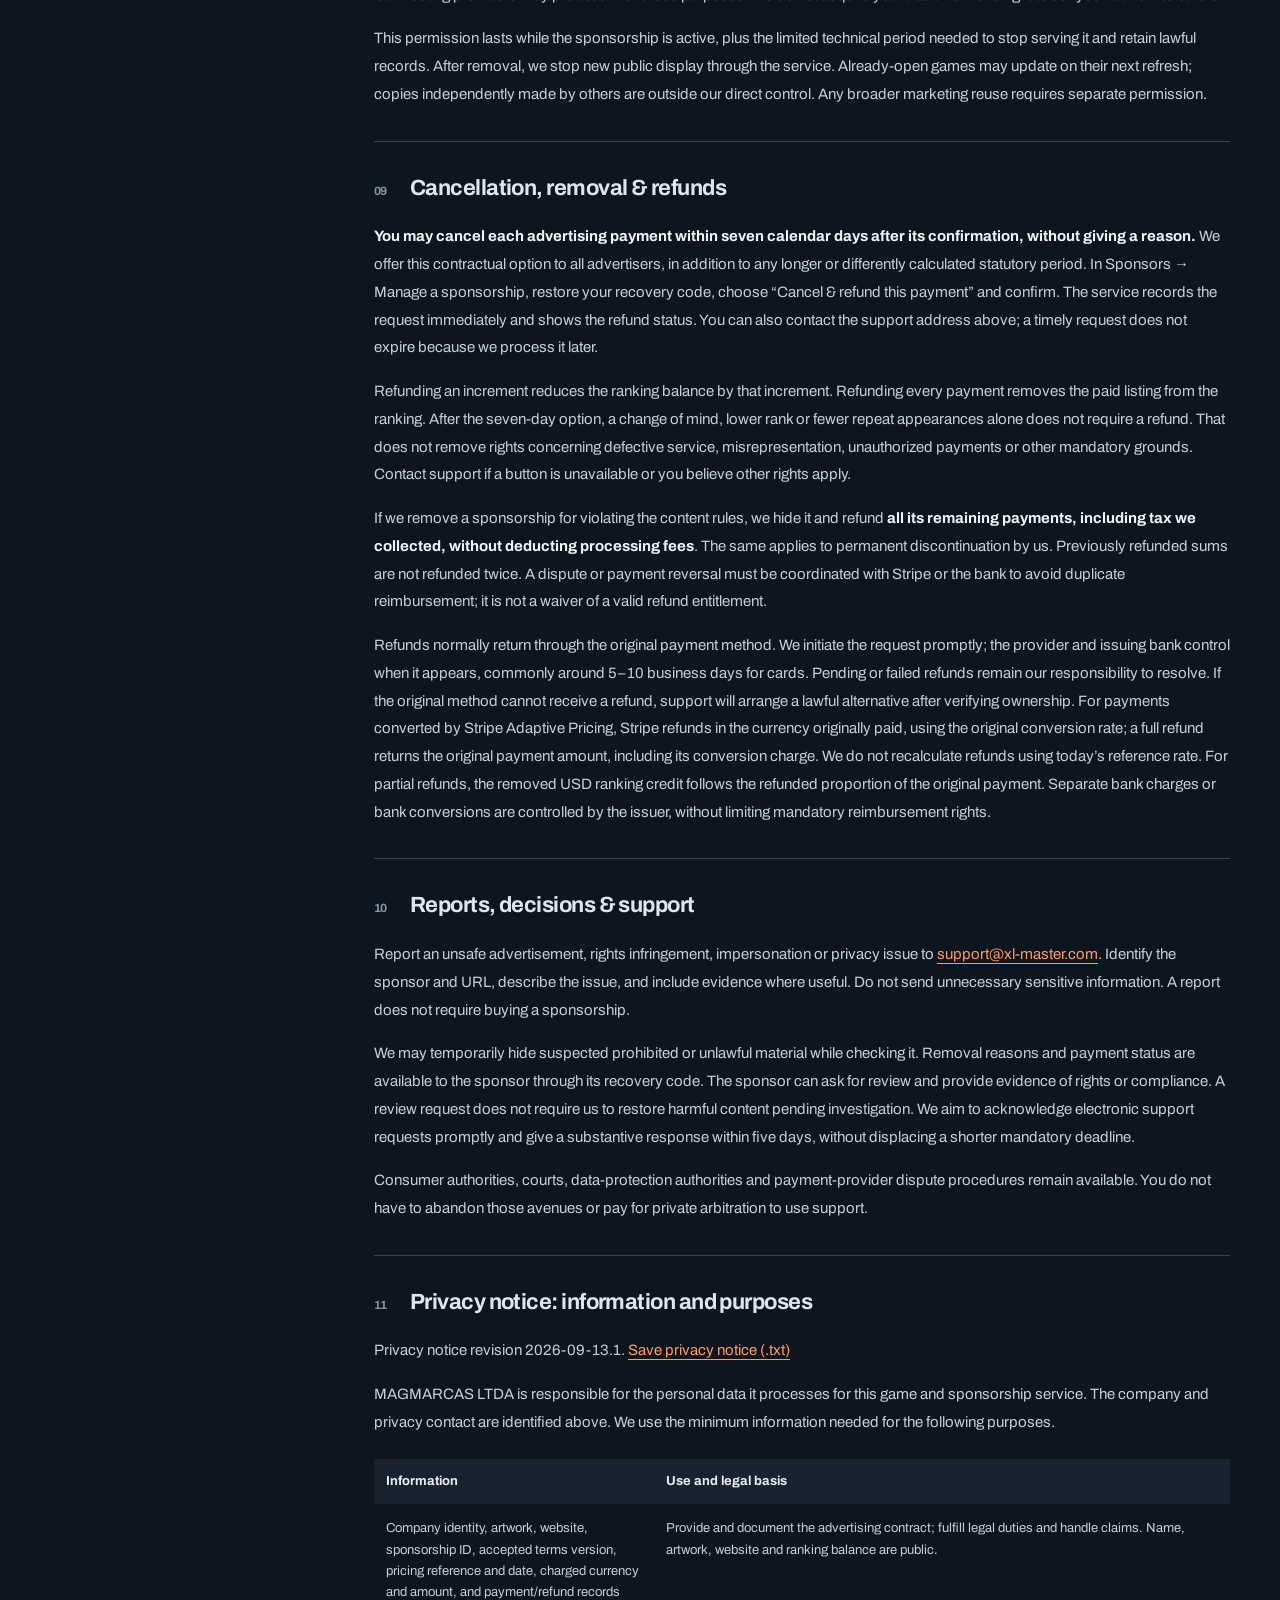
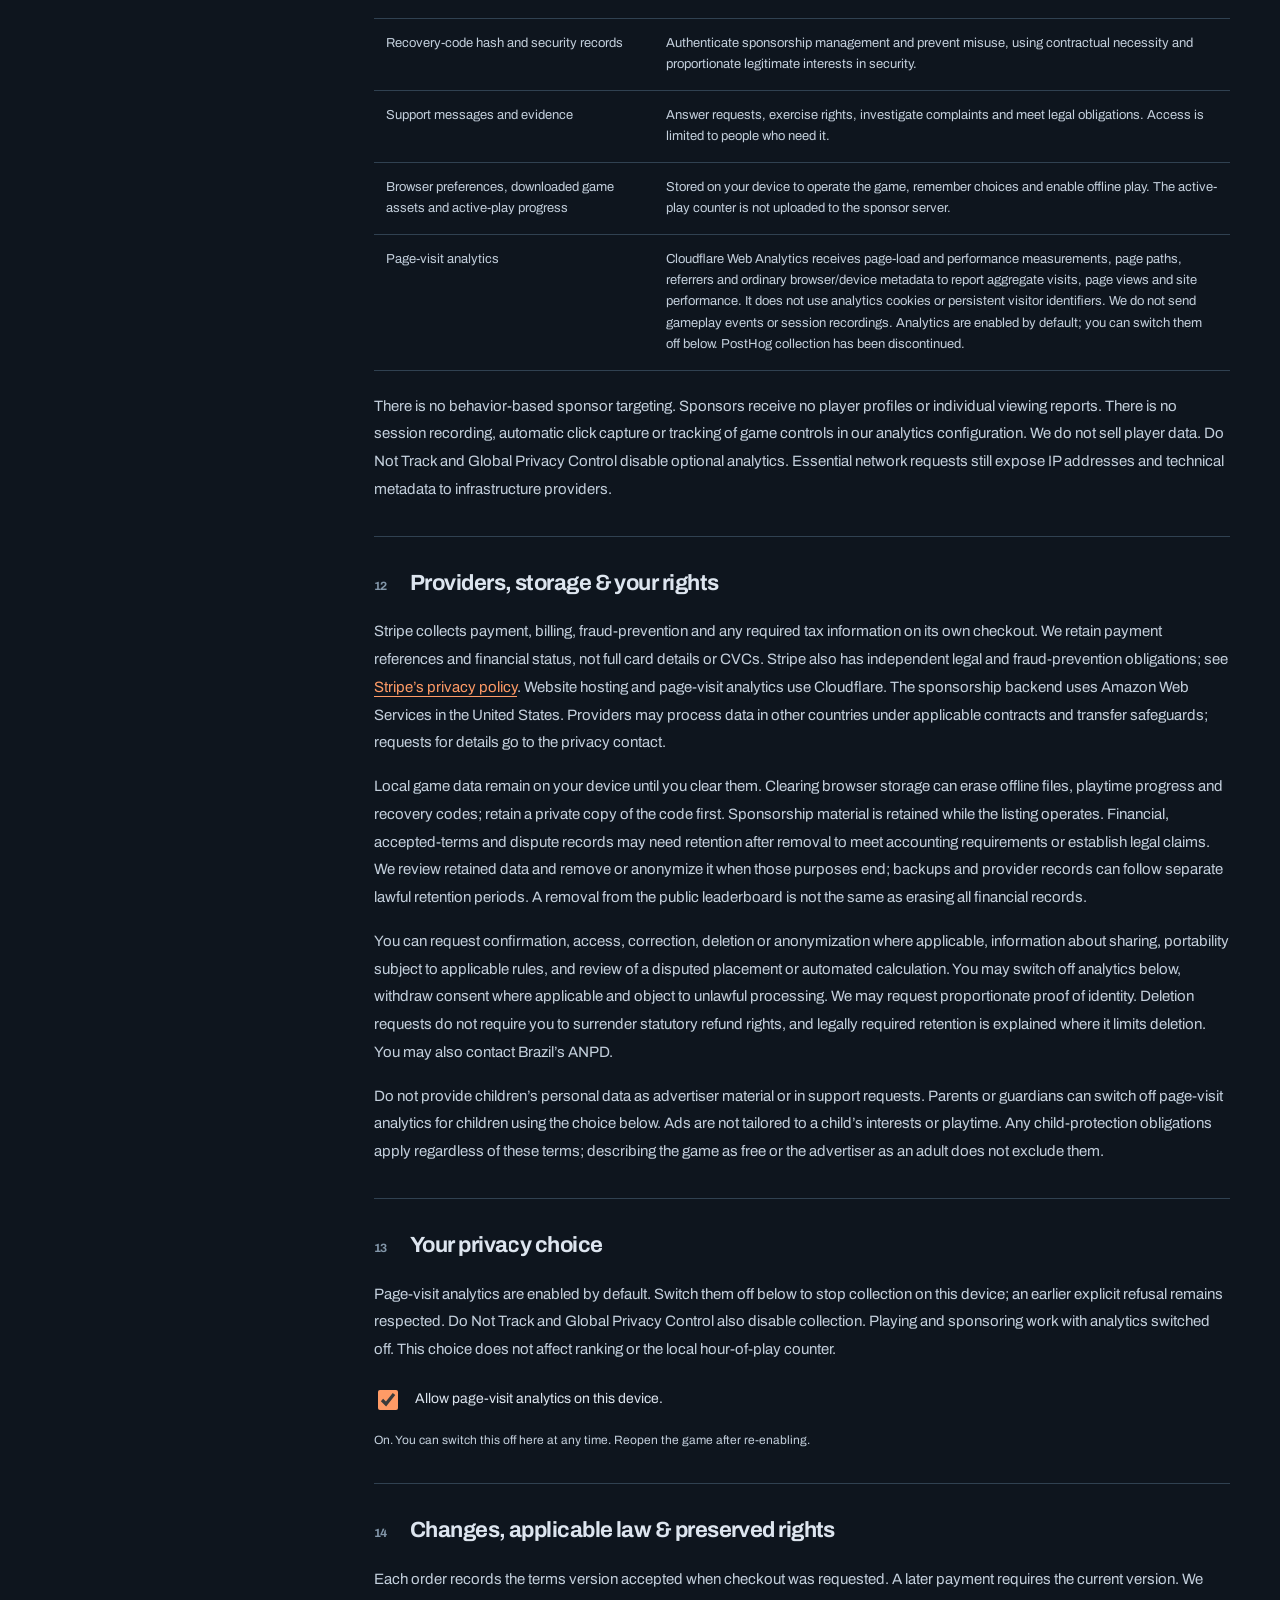
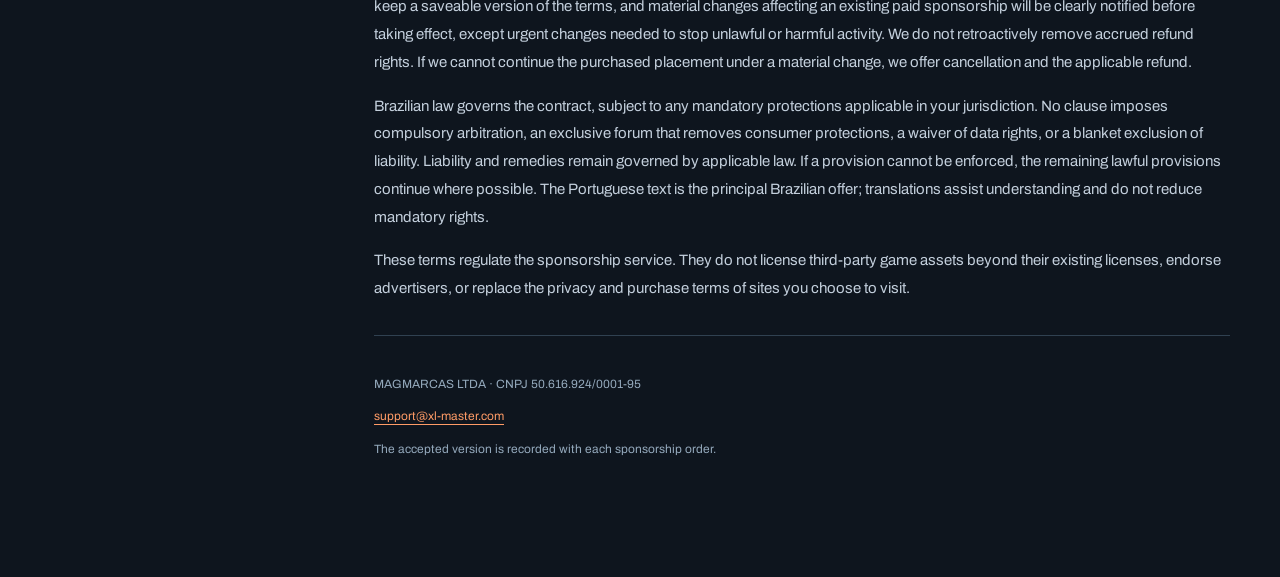
==== commit e93325ff: "fix: create vercel configuration and set output directory to root" ====
--- a/legal/index.html
+++ b/legal/index.html
@@ -1,13 +1,13 @@
-<!doctype html><html lang="en"><head><meta charset="UTF-8"><meta name="viewport" content="width=device-width, initial-scale=1.0"><meta name="description" content="The rules behind the boards. What you buy, how placement changes, and the choices you keep."><meta name="color-scheme" content="dark"><title>Sponsorship terms & privacy | Car Soccer</title>  <script type="module" crossorigin src="/assets/persisted-sODZFpJB.js"></script>
+<!doctype html><html lang="en"><head><meta charset="UTF-8"><meta name="viewport" content="width=device-width, initial-scale=1.0"><meta name="description" content="The rules behind the boards. What you buy, how placement changes, and the choices you keep."><meta name="color-scheme" content="dark"><title>Sponsorship terms & privacy | Rocket League 2</title>  <script type="module" crossorigin src="/assets/persisted-sODZFpJB.js"></script>
   <script type="module" crossorigin src="/assets/privacy-BDqALK89.js"></script>
   <script type="module" crossorigin src="/assets/legal-DT0LgFBP.js"></script>
   <link rel="stylesheet" crossorigin href="/assets/legal-VRaiHFWp.css">
 </head>
 <body><a class="legal-skip" href="#document">Skip to document</a>
-<header class="legal-top"><a class="legal-brand" href="/">CAR SOCCER<span>Legal</span></a><nav aria-label="Language and game"><a href="/legal/index.html" lang="en" aria-current="page">English</a><a href="/legal/pt-br.html" lang="pt-BR" >Português</a><a class="legal-back" href="/?sponsors=1">Back to game</a></nav></header>
+<header class="legal-top"><a class="legal-brand" href="/">ROCKET LEAGUE 2<span>Legal</span></a><nav aria-label="Language and game"><a href="/legal/index.html" lang="en" aria-current="page">English</a><a href="/legal/pt-br.html" lang="pt-BR" >Português</a><a class="legal-back" href="/?sponsors=1">Back to game</a></nav></header>
 <div class="legal-layout"><aside><details class="legal-contents" open><summary>In this document</summary><nav aria-label="Contents"><a href="#overview">The agreement at a glance</a><a href="#seller">Seller, contact & eligibility</a><a href="#price">Price, checkout & confirmation</a><a href="#ranking">How the ranking works</a><a href="#placement">20 signs, 18 primary positions</a><a href="#visibility">Visibility, duration & player choice</a><a href="#content">Artwork, destinations & prohibited content</a><a href="#license">Permission to display your brand</a><a href="#refunds">Cancellation, removal & refunds</a><a href="#complaints">Reports, decisions & support</a><a href="#privacy">Privacy notice: information and purposes</a><a href="#providers">Providers, storage & your rights</a><a href="#choices">Your privacy choice</a><a href="#changes">Changes, applicable law & preserved rights</a></nav><a class="legal-save" href="/legal/versions/2026-09-12.4.en.txt" download>Save this version (.txt)</a><button type="button" data-legal-print>Print / save PDF</button></details></aside>
 <main id="document"><div class="legal-intro"><p class="legal-date">Version 2026-09-12.4</p><h1>Sponsorship terms & privacy</h1><p class="legal-description">The rules behind the boards. What you buy, how placement changes, and the choices you keep.</p></div>
-<section id="overview" aria-labelledby="title-overview"><h2 id="title-overview"><span>01</span>The agreement at a glance</h2><p>Car Soccer is free to play. Sponsorship is a purchase of advertising from MAGMARCAS LTDA, not a donation, investment, ownership interest, deposit, prize draw or wager. Paying does not improve a player’s car, score, rewards or match results. There is no subscription or automatic renewal.</p><p><strong>You purchase a place in a public, paid-sponsor ranking. Arena display depends on that changing rank.</strong> Your first purchase starts at US$5 of ranking credit; later increases start at US$1 of credit. The purchase price is calculated in BRL, with local-currency payment where supported, as explained below. All qualifying payments remain paid when another advertiser overtakes you. In particular, rank 19 and below receives a directory listing but no field placement. Read the visibility and refund limits below before paying.</p><p>The checkout summary, these terms and the accepted content policy form the offer. Mandatory legal protections remain available even where a summary does not repeat them. Save or print this version for your records.</p></section>
+<section id="overview" aria-labelledby="title-overview"><h2 id="title-overview"><span>01</span>The agreement at a glance</h2><p>Rocket League 2 is free to play. Sponsorship is a purchase of advertising from MAGMARCAS LTDA, not a donation, investment, ownership interest, deposit, prize draw or wager. Paying does not improve a player’s car, score, rewards or match results. There is no subscription or automatic renewal.</p><p><strong>You purchase a place in a public, paid-sponsor ranking. Arena display depends on that changing rank.</strong> Your first purchase starts at US$5 of ranking credit; later increases start at US$1 of credit. The purchase price is calculated in BRL, with local-currency payment where supported, as explained below. All qualifying payments remain paid when another advertiser overtakes you. In particular, rank 19 and below receives a directory listing but no field placement. Read the visibility and refund limits below before paying.</p><p>The checkout summary, these terms and the accepted content policy form the offer. Mandatory legal protections remain available even where a summary does not repeat them. Save or print this version for your records.</p></section>
 <section id="seller" aria-labelledby="title-seller"><h2 id="title-seller"><span>02</span>Seller, contact & eligibility</h2><p><strong>MAGMARCAS LTDA</strong><br>CNPJ 50.616.924/0001-95<br>Rua 137, nº 556, Edifício Alvorada, Sala 101, Setor Marista, Goiânia, GO, CEP 74170-120, Brasil<br>Support, cancellation, advertising complaints and privacy: <a href="mailto:support@xl-master.com">support@xl-master.com</a>.</p><p>The purchasing representative must be at least 18, legally able to contract and authorized by the advertiser and payment-method holder. Do not submit children’s personal information. Playing the game does not require purchasing a sponsorship.</p><p>The representative confirms that the company name, website, artwork and payment instructions are accurate. Keep the recovery code private. We store its hash, not a readable copy; it is needed to manage the sponsorship. A lost code requires support and proportionate proof of ownership. We never need your full card number, CVC or bank password in a support request.</p></section>
 <section id="price" aria-labelledby="title-price"><h2 id="title-price"><span>03</span>Price, checkout & confirmation</h2><p><strong>The leaderboard uses US dollars as a common ranking reference. The checkout base price is in Brazilian reais (BRL).</strong> Your first purchase adds at least US$5 of ranking credit. Choose a whole-dollar total; later purchases add the difference from your existing net credit, with a minimum US$1 increase. The maximum cumulative target is US$100,000. For example, moving from US$5 to US$12 adds US$7 of credit. A partial refund can leave fractional credit, in which case only the remaining difference is priced.</p>
 <p>We calculate each new purchase's BRL base price from that USD credit using the latest available closing USD/BRL selling reference published by Brazil's Central Bank (BCB PTAX). We multiply the USD amount by that reference and round once to the nearest BRL cent, with half cents rounded up. For illustration only, US$5 at a reference of R$5.0918 per dollar gives a base price of R$25.46. This is a pricing reference, not a promise to exchange or redeem a dollar balance. Ranking credit cannot be transferred or cashed out except through an applicable payment refund.</p>
@@ -16,7 +16,7 @@
 <p>There are two price calculations: the USD ranking reference becomes our BRL price, then Stripe may convert BRL to your chosen payment currency. Different reference times, rounding and Stripe's conversion charge mean the final charge may differ from the nominal USD credit or a bank's exchange-rate estimate. Taxes and conversion charges never increase your ranking. Payment is one-time; choosing a higher total does not authorize later automatic charges.</p>
 <p>The payment summary and these terms state the price basis; Stripe collects payment details on its hosted checkout. You can leave without paying and cancel an unpaid checkout in sponsorship management. The final amount shown before confirmation is the amount we charge for that purchase. Any tax we add is shown before you pay and does not increase your ranking credit.</p><p>MAGMARCAS handles its applicable tax and invoicing obligations with its accountant, separately from Stripe's automatic-tax service. Stripe automatic tax is disabled; that does not mean the service is tax-exempt. A Stripe receipt is not a substitute for a legally required Brazilian tax invoice. Contact the support address above for invoicing and provide the billing details needed for that purpose; we may request missing information. This does not limit any mandatory invoice or consumer rights.</p></section>
 <section id="ranking" aria-labelledby="title-ranking"><h2 id="title-ranking"><span>04</span>How the ranking works</h2><p>We rank active, eligible sponsorships by the sum of confirmed advertising payments, less refunds. The higher balance comes first. Equal balances are ordered by when our service first confirmed payment for each sponsorship; the earlier confirmation wins. If those timestamps also match, the stored sponsorship identifier breaks the tie. This deterministic calculation does not involve chance.</p><p>A sponsor’s earlier payments keep counting, with no daily bidding round or automatic reset. Its first-confirmation time remains its tie-breaker when it tops up. Payment reversals reduce its balance; a bank dispute can suspend the listing while resolved. Removed or zero-balance sponsorships do not appear in the ranking. The balance is an accounting measure of advertising purchased, not a transferable wallet or money available for withdrawal except under the refund terms.</p><p>The leaderboard publishes the advertiser name, destination, normalized artwork and net advertising balance. Do not pay if you do not want that information public. We do not sell secret boosts to rank. Buying separate entries or misrepresenting ownership to manipulate placement is prohibited.</p></section>
-<section id="placement" aria-labelledby="title-placement"><h2 id="title-placement"><span>05</span>20 signs, 18 primary positions</h2><table><caption>Primary display when at least 18 sponsors qualify</caption><thead><tr><th>Rank</th><th>Placement</th><th>Signs</th></tr></thead><tbody><tr><td>1</td><td>Opposite end boards below the CAR-SOCCER.COM signs</td><td>2</td></tr><tr><td>2</td><td>Opposite lateral boards on the stands</td><td>2</td></tr><tr><td>3–18</td><td>One ribbon panel between the field curve and the wall</td><td>1 each</td></tr><tr><td>19 onward</td><td>Public sponsor leaderboard only</td><td>0 in the arena</td></tr></tbody></table><p>All artwork has a 4:1 aspect ratio. Rank 1 has the largest boards, rank 2 slightly smaller boards, and the ribbon panels are smaller again. The top-down illustration shows ribbon panels as thin lines for readability; their actual artwork remains 4:1.</p><p>While fewer than 18 sponsors qualify, we assign each its primary positions first. Remaining signs are divided among eligible arena sponsors in proportion to their balances. We take the whole-number part of each share, then award remaining signs to the largest fractional remainders; equal remainders favor higher rank. Extra appearances are interleaved around the arena. With only one sponsor, it occupies all 20 signs. With US$10 at #1 and US$5 at #2, they receive 13 and 7 signs respectively. Once all primary positions are occupied, the extra appearances end.</p><p>Extra appearances never replace another sponsor’s primary allocation. Higher contributions, new sponsors, refunds and removals can change both rank and repeat appearances. A new payment does not buy exclusivity, competitor exclusion or a particular period in a given position.</p></section>
+<section id="placement" aria-labelledby="title-placement"><h2 id="title-placement"><span>05</span>20 signs, 18 primary positions</h2><table><caption>Primary display when at least 18 sponsors qualify</caption><thead><tr><th>Rank</th><th>Placement</th><th>Signs</th></tr></thead><tbody><tr><td>1</td><td>Opposite end boards below the ROCKET-LEAGUE-2 signs</td><td>2</td></tr><tr><td>2</td><td>Opposite lateral boards on the stands</td><td>2</td></tr><tr><td>3–18</td><td>One ribbon panel between the field curve and the wall</td><td>1 each</td></tr><tr><td>19 onward</td><td>Public sponsor leaderboard only</td><td>0 in the arena</td></tr></tbody></table><p>All artwork has a 4:1 aspect ratio. Rank 1 has the largest boards, rank 2 slightly smaller boards, and the ribbon panels are smaller again. The top-down illustration shows ribbon panels as thin lines for readability; their actual artwork remains 4:1.</p><p>While fewer than 18 sponsors qualify, we assign each its primary positions first. Remaining signs are divided among eligible arena sponsors in proportion to their balances. We take the whole-number part of each share, then award remaining signs to the largest fractional remainders; equal remainders favor higher rank. Extra appearances are interleaved around the arena. With only one sponsor, it occupies all 20 signs. With US$10 at #1 and US$5 at #2, they receive 13 and 7 signs respectively. Once all primary positions are occupied, the extra appearances end.</p><p>Extra appearances never replace another sponsor’s primary allocation. Higher contributions, new sponsors, refunds and removals can change both rank and repeat appearances. A new payment does not buy exclusivity, competitor exclusion or a particular period in a given position.</p></section>
 <section id="visibility" aria-labelledby="title-visibility"><h2 id="title-visibility"><span>06</span>Visibility, duration & player choice</h2><p><strong>We do not promise a minimum number of viewers, clicks, conversions, uninterrupted display or time at a particular rank.</strong> The listing continues while the sponsorship remains eligible and the sponsorship service operates, subject to these terms. It is not a promise that the game will exist forever. Normal rank changes alone do not entitle you to a refund.</p><p>The game uses the latest available sponsor list when online, ordinarily refreshed about once a minute while the page is visible. Network failures, offline play, outdated open tabs and maintenance can delay or prevent display. Built-in artwork fills unavailable positions. Camera angle and field movement affect visibility. In-game boards do not open websites; sponsor-directory links open an external website chosen by the player.</p><p>After a total of one hour of active play, a player can choose to hide sponsor signs on that device. Time accumulates across sessions, excluding menus, idle time and unfocused pages. Changing the stadium-scenery setting does not itself hide sponsor signs. Accessibility, child-protection or other legally required safeguards may additionally limit advertising or display. The one-hour option does not restrict any mandatory protection.</p><p>If we permanently discontinue the sponsorship service or remove an advertiser because we no longer offer its advertising placement, we will stop new charges and refund its remaining advertising payments under the refund procedure. Statutory remedies for failure to provide the advertised service are not limited by the absence of impression guarantees.</p></section>
 <section id="content" aria-labelledby="title-content"><h2 id="title-content"><span>07</span>Artwork, destinations & prohibited content</h2><p>Use a genuine company identity and a public HTTPS destination that you control or are authorized to represent. You must have the necessary copyright, trademark, portrait and other rights. A registration or payment is not proof that we endorse, certify or approve the advertised business.</p><p>Artwork must be static PNG, JPEG or WebP, no larger than 50 MB and 64 megapixels. A 1600 × 400 image is recommended. We resize proportionately into a 4:1 frame, add a background where needed, and remove metadata. No animation, flashing, QR codes, disguised buttons or visuals imitating game controls.</p><ul><li>No sexual content, nudity, adult services, graphic violence or profanity.</li><li>No hate, extremist material, harassment, discriminatory messages, personal attacks or publication of another person’s private information.</li><li>No fraud, misleading claims, impersonation, malicious downloads, piracy, unlawful products or infringement.</li><li>No gambling, betting, alcohol, tobacco, vaping, recreational drugs, weapons or their promotion.</li><li>No political campaigning, high-risk financial or get-rich-quick promotions, or unsubstantiated medical claims.</li><li>No marketing directed at children, pressure on children to purchase or ask adults to purchase, or use of children’s images to promote the sponsorship.</li></ul><p>These rules apply to the name, image, website and material reached from it. Do not swap a safe destination for prohibited content after approval or payment. We may request proof of rights or substantiation, and restrict additional content where necessary to comply with law or payment-provider requirements. Material changes to the published policy follow the change procedure below.</p></section>
 <section id="license" aria-labelledby="title-license"><h2 id="title-license"><span>08</span>Permission to display your brand</h2><p>You retain ownership of the submitted material. You give MAGMARCAS a non-exclusive, worldwide, royalty-free permission to host, reproduce, resize and display it solely to provide the sponsorship: the game, its sponsor directory and a placement preview. Our hosting providers may process it for those purposes. We do not acquire your trademark or a right to sell your artwork to others.</p><p>This permission lasts while the sponsorship is active, plus the limited technical period needed to stop serving it and retain lawful records. After removal, we stop new public display through the service. Already-open games may update on their next refresh; copies independently made by others are outside our direct control. Any broader marketing reuse requires separate permission.</p></section>
